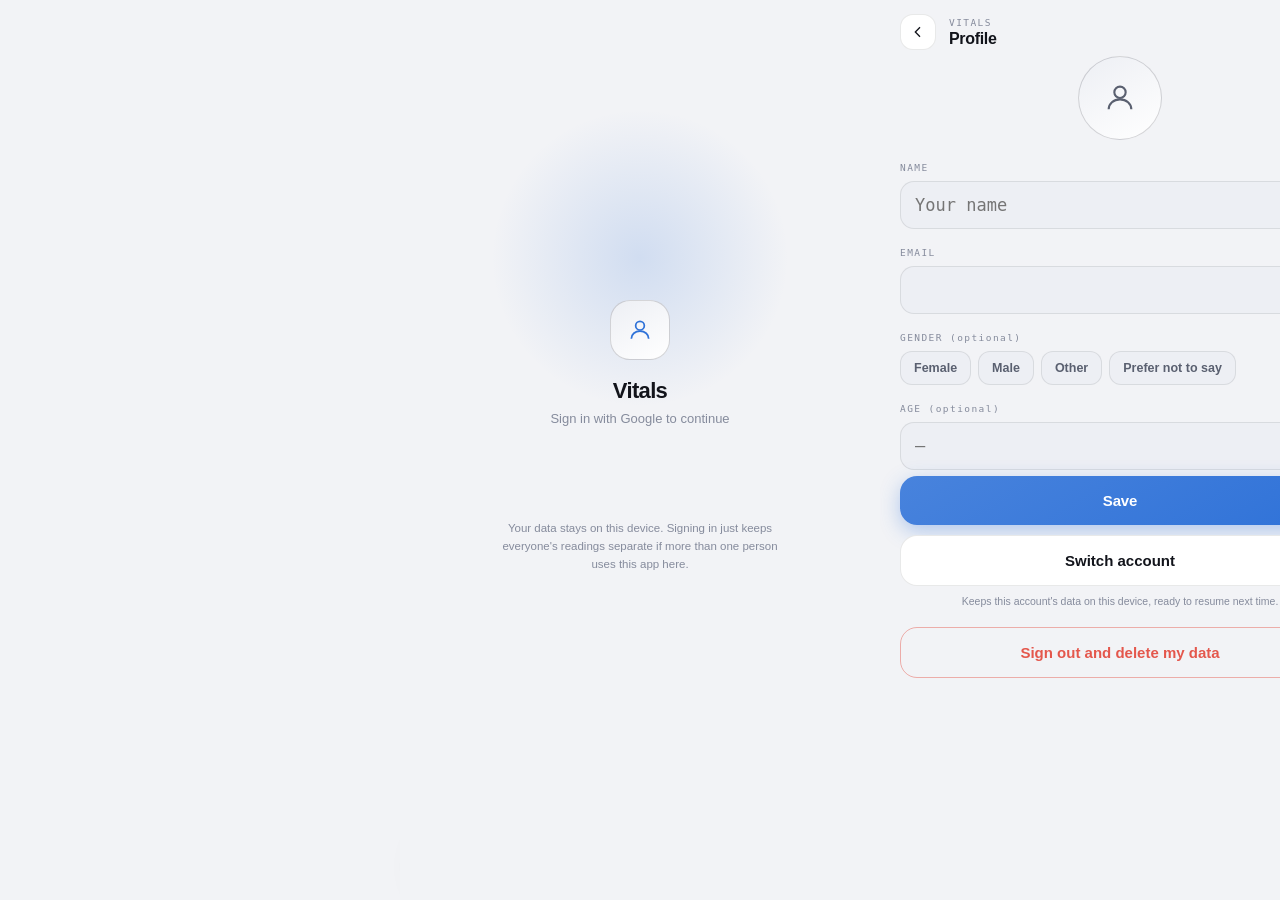
==== index.html @ 16b93c71 "Show the signed-in person's first name in the Home greeting "Good morning"/"Good afternoon"/"Good ev" ====
<!doctype html>
<html lang="en">
<head>
<meta charset="UTF-8">
<meta name="viewport" content="width=device-width, initial-scale=1, viewport-fit=cover">
<title>Vitals</title>
<meta name="description" content="A private, offline-first health log for fluid intake, urine output, blood pressure, sugar, and a medicine adherence checklist.">
<meta name="theme-color" content="#F2F3F6" media="(prefers-color-scheme: light)">
<meta name="theme-color" content="#0A0B0F" media="(prefers-color-scheme: dark)">
<link rel="manifest" href="manifest.json?v=4">
<link rel="icon" type="image/png" sizes="32x32" href="icons/favicon-32.png?v=3">
<link rel="icon" type="image/png" sizes="16x16" href="icons/favicon-16.png?v=3">
<link rel="apple-touch-icon" href="icons/apple-touch-icon.png?v=4">
<meta name="apple-mobile-web-app-capable" content="yes">
<meta name="apple-mobile-web-app-status-bar-style" content="default">
<meta http-equiv="Content-Security-Policy" content="default-src 'self'; script-src 'self' https://accounts.google.com; style-src 'self' 'unsafe-inline' https://fonts.googleapis.com; font-src https://fonts.gstatic.com; img-src 'self' data: https://*.googleusercontent.com; connect-src 'self' https://sheets.googleapis.com https://www.googleapis.com https://accounts.google.com; frame-src https://accounts.google.com; base-uri 'self'; form-action 'self'; object-src 'none';">
<link rel="preconnect" href="https://fonts.googleapis.com">
<link rel="preconnect" href="https://fonts.gstatic.com" crossorigin>
<link href="https://fonts.googleapis.com/css2?family=Manrope:wght@400;500;600;700;800&family=IBM+Plex+Mono:wght@400;500;600&display=swap" rel="stylesheet">
<!-- The ?v= on styles.css/app.js/drive.js below forces phones and GitHub's
     CDN to fetch the new file on the next deploy instead of quietly
     reusing an old cached copy. Bump every one of these numbers (and
     CACHE_NAME in service-worker.js) together on every future update,
     even ones that only touch app.js — a stale cached app.js next to a
     fresh index.html is how a brand-new button can render but do nothing. -->
<link rel="stylesheet" href="styles.css?v=16">
</head>
<body>

<div class="phone">

  <!-- Ambient colour wash behind every glass surface — purely decorative,
       negative z-index keeps it behind all real content (see isolation on
       .phone in styles.css). -->
  <div class="bloom-layer" aria-hidden="true">
    <div class="bloom bloom-a"></div>
    <div class="bloom bloom-b"></div>
    <div class="bloom bloom-c"></div>
  </div>

  <!-- ============ ACCOUNT SIGN-IN GATE ============ -->
  <!-- No "hidden" class by default: covers #lock underneath it (higher
       z-index, see styles.css) until app.js decides an account is already
       active, so there's no flash of the wrong screen on load. -->
  <div class="lock auth-gate" id="auth-gate">
    <div class="lock-icon">
      <svg viewBox="0 0 24 24" fill="none" stroke="currentColor" stroke-width="1.6" width="26" height="26"><circle cx="12" cy="8" r="4"/><path d="M4 20c0-4 3.5-7 8-7s8 3 8 7"/></svg>
    </div>
    <p class="lock-title">Vitals</p>
    <p class="lock-sub">Sign in with Google to continue</p>
    <div id="google-signin-btn" class="google-signin-btn-wrap"></div>
    <p class="auth-gate-note">Your data stays on this device. Signing in just keeps everyone's readings separate if more than one person uses this app here.</p>
    <p class="auth-gate-error" id="auth-gate-error" aria-live="polite"></p>
  </div>

  <!-- ============ LOCK SCREEN ============ -->
  <div class="lock" id="lock">
    <div class="lock-icon">
      <svg viewBox="0 0 24 24" fill="none" stroke="currentColor" stroke-width="1.6" width="26" height="26"><rect x="5" y="10" width="14" height="10" rx="3"/><path d="M8 10V7a4 4 0 0 1 8 0v3"/></svg>
    </div>
    <p class="lock-title">Vitals</p>
    <p class="lock-sub" id="lock-sub">Enter your passcode</p>
    <div class="dots" id="dots">
      <div class="dot"></div><div class="dot"></div><div class="dot"></div><div class="dot"></div>
    </div>
    <div class="keypad" id="keypad">
      <button class="key" data-k="1">1</button><button class="key" data-k="2">2</button><button class="key" data-k="3">3</button>
      <button class="key" data-k="4">4</button><button class="key" data-k="5">5</button><button class="key" data-k="6">6</button>
      <button class="key" data-k="7">7</button><button class="key" data-k="8">8</button><button class="key" data-k="9">9</button>
      <button class="key key-ghost" id="biometric-key"><svg viewBox="0 0 24 24" width="20" height="20" fill="none" stroke="currentColor" stroke-width="1.6"><path d="M12 3a5 5 0 0 0-5 5v2a5 5 0 0 0 10 0v-2a5 5 0 0 0-5-5Z"/><path d="M7 10v2a5 5 0 0 0 5 5"/><path d="M17 10v2a8 8 0 0 1-4 6.9"/><path d="M4 12a8 8 0 0 1 1.3-4.4"/></svg></button>
      <button class="key" data-k="0">0</button><button class="key key-ghost" id="backspace-key"><svg viewBox="0 0 24 24" width="20" height="20" fill="none" stroke="currentColor" stroke-width="1.8"><path d="M9 6h10v12H9l-5-6 5-6Z"/><path d="M13 10l4 4M17 10l-4 4"/></svg></button>
    </div>
  </div>

  <!-- ============ HEADER ============ -->
  <div class="app-header">
    <div class="header-row">
      <div>
        <p class="date" id="today-date">—</p>
        <p class="greeting" id="greeting">Hello</p>
      </div>
      <div style="display:flex;gap:8px;">
        <button class="theme-toggle" id="lock-now-btn" aria-label="Lock now">
          <svg viewBox="0 0 24 24" width="16" height="16" fill="none" stroke="currentColor" stroke-width="1.6"><rect x="5" y="10" width="14" height="10" rx="3"/><path d="M8 10V7a4 4 0 0 1 8 0v3"/></svg>
        </button>
        <button class="theme-toggle" id="settings-btn" aria-label="Settings">
          <svg viewBox="0 0 24 24" width="16" height="16" fill="none" stroke="currentColor" stroke-width="1.6"><circle cx="12" cy="12" r="3"/><path d="M19.4 15a1.7 1.7 0 0 0 .34 1.87l.06.06a2 2 0 1 1-2.83 2.83l-.06-.06a1.7 1.7 0 0 0-1.87-.34 1.7 1.7 0 0 0-1 1.55V21a2 2 0 1 1-4 0v-.09A1.7 1.7 0 0 0 9 19.4a1.7 1.7 0 0 0-1.87.34l-.06.06a2 2 0 1 1-2.83-2.83l.06-.06A1.7 1.7 0 0 0 4.6 15a1.7 1.7 0 0 0-1.55-1H3a2 2 0 1 1 0-4h.09A1.7 1.7 0 0 0 4.6 9a1.7 1.7 0 0 0-.34-1.87l-.06-.06a2 2 0 1 1 2.83-2.83l.06.06A1.7 1.7 0 0 0 9 4.6a1.7 1.7 0 0 0 1-1.55V3a2 2 0 1 1 4 0v.09A1.7 1.7 0 0 0 15 4.6a1.7 1.7 0 0 0 1.87-.34l.06-.06a2 2 0 1 1 2.83 2.83l-.06.06A1.7 1.7 0 0 0 19.4 9a1.7 1.7 0 0 0 1.55 1H21a2 2 0 1 1 0 4h-.09a1.7 1.7 0 0 0-1.51 1Z"/></svg>
        </button>
        <button class="theme-toggle profile-btn" id="profile-btn" aria-label="Profile">
          <svg id="profile-btn-silhouette" viewBox="0 0 24 24" width="16" height="16" fill="none" stroke="currentColor" stroke-width="1.6"><circle cx="12" cy="8" r="4"/><path d="M4 20c0-4 3.5-7 8-7s8 3 8 7"/></svg>
          <img id="profile-btn-photo" class="profile-btn-photo" alt="" hidden>
        </button>
      </div>
    </div>
    <div class="offline-banner" id="offline-banner">
      <svg viewBox="0 0 24 24" width="14" height="14" fill="none" stroke="currentColor" stroke-width="2"><path d="M2 8.5a16 16 0 0 1 20 0M5.5 12a11 11 0 0 1 13 0M9 15.5a6 6 0 0 1 6 0"/><path d="M3 3l18 18"/><circle cx="12" cy="19" r="1" fill="currentColor" stroke="none"/></svg>
      <span>You're offline — new entries save on this device and will back up once you're back online</span>
    </div>
  </div>

  <main>
    <!-- ============ HOME PANEL ============ -->
    <section class="panel active" id="panel-home">
      <div class="grid-wrap" id="home-grid-wrap">
        <button class="home-done-btn" id="home-done-btn" type="button">Done</button>
        <div class="grid" id="home-grid"><!-- cards rendered by app.js --></div>
      </div>
    </section>

    <!-- ============ TRENDS PANEL ============ -->
    <section class="panel" id="panel-trends">
      <div class="section-title" style="margin-top:4px;">
        Trends
        <span class="link" id="trend-range-toggle">Last 7 days</span>
      </div>
      <div id="trend-cards"><!-- rendered by app.js --></div>
    </section>

    <!-- ============ MEDICINES PANEL ============ -->
    <section class="panel" id="panel-medicines">
      <div id="medicines-adherence"><!-- rendered by app.js --></div>
      <div class="section-title">Today</div>
      <div class="trend-card glass-card" id="medicines-today-list" style="padding:4px 16px;">
        <p class="empty-hint">No medicines scheduled for today.</p>
      </div>

      <div class="section-title">
        <button class="collapsible-toggle-inline" id="medicines-list-toggle" aria-expanded="false" aria-controls="medicines-list" type="button">
          All medicines
          <svg class="chevron" id="medicines-list-chevron" viewBox="0 0 24 24" width="16" height="16" fill="none" stroke="currentColor" stroke-width="2"><path d="M9 6l6 6-6 6"/></svg>
        </button>
        <span style="display:flex;gap:14px;">
          <span class="link" id="import-medicines-btn">Import</span>
          <span class="link" id="new-medicine-btn">+ New</span>
        </span>
      </div>
      <div class="trend-card glass-card collapsed" id="medicines-list" style="padding:4px 16px;">
        <p class="empty-hint">No medicines yet.</p>
      </div>
      <p class="hint-block" id="notif-hint"></p>
    </section>

    <!-- ============ SETTINGS PANEL ============ -->
    <section class="panel" id="panel-settings">
      <div class="section-title" style="margin-top:4px;">Settings</div>

      <div class="trend-card" style="padding:4px 16px;">
        <div class="settings-row">
          <div class="settings-info"><div class="settings-label">Appearance</div><div class="settings-sub">Match device, or force light/dark</div></div>
          <select class="select-input" id="theme-select">
            <option value="auto">Auto</option>
            <option value="light">Light</option>
            <option value="dark">Dark</option>
          </select>
        </div>
        <div class="settings-row">
          <div class="settings-info"><div class="settings-label">Time format</div><div class="settings-sub">Applies everywhere in the app, including the time picker</div></div>
          <select class="select-input" id="time-format-select">
            <option value="12h">AM/PM</option>
            <option value="24h">24-hour</option>
          </select>
        </div>
        <div class="settings-row">
          <div class="settings-info"><div class="settings-label">App lock</div><div class="settings-sub" id="pin-status-sub">Passcode required to open</div></div>
          <button class="mini-btn" id="change-pin-btn">Change</button>
        </div>
        <div class="settings-row">
          <div class="settings-info"><div class="settings-label">Face / fingerprint unlock</div><div class="settings-sub" id="bio-status-sub">Not set up</div></div>
          <div class="switch" id="bio-toggle"><div class="switch-knob"></div></div>
        </div>
      </div>

      <button class="collapsible-toggle" id="drive-backup-toggle" aria-expanded="false" aria-controls="drive-backup-panel" type="button">
        Google Drive backup
        <svg class="chevron" id="drive-backup-chevron" viewBox="0 0 24 24" width="16" height="16" fill="none" stroke="currentColor" stroke-width="2"><path d="M9 6l6 6-6 6"/></svg>
      </button>
      <div class="trend-card collapsed" id="drive-backup-panel" style="padding:4px 16px;">
        <div class="settings-row">
          <div class="settings-info"><div class="settings-label" id="drive-status-label">Not connected<span class="sync-spinner" id="drive-sync-spinner" hidden></span></div><div class="settings-sub" id="drive-status-sub">Sign in to back up your log to a Google Sheet</div></div>
          <button class="mini-btn" id="drive-connect-btn">Connect</button>
        </div>
        <div class="settings-row" id="drive-sheet-row" style="display:none;">
          <div class="settings-info"><div class="settings-label">Open your Sheet</div><div class="settings-sub" id="drive-sheet-sub">—</div></div>
          <a class="mini-btn" id="drive-sheet-link" href="#" target="_blank" rel="noopener">Open</a>
        </div>
        <div class="settings-row" id="drive-restore-row" style="display:none;">
          <div class="settings-info"><div class="settings-label">Restore from Sheet</div><div class="settings-sub">Pulls in anything already on the Sheet that isn't on this device yet — never removes or overwrites anything newer already here</div></div>
          <button class="mini-btn" id="drive-restore-btn">Restore</button>
        </div>
        <div class="settings-row" id="drive-link-row" style="display:none;">
          <div class="settings-info">
            <div class="settings-label">Already using Vitals elsewhere?</div>
            <div class="settings-sub">Link this device to that Sheet so both stay in sync</div>
          </div>
          <button class="mini-btn" id="drive-link-btn" type="button">Link</button>
        </div>
        <div class="drive-link-form" id="drive-link-form" style="display:none;">
          <input class="note-input" id="drive-link-input" placeholder="Paste the other device's Sheet link" autocomplete="off" autocapitalize="off" spellcheck="false">
          <div class="sheet-btn-row" style="margin-top:2px;">
            <button class="mini-btn" id="drive-link-cancel" type="button" style="flex:1;">Cancel</button>
            <button class="save-btn" id="drive-link-confirm" type="button" style="padding:12px;">Use this sheet</button>
          </div>
          <p class="settings-sub" id="drive-link-status"></p>
        </div>
        <div class="settings-row">
          <div class="settings-info"><div class="settings-label">Export as CSV</div><div class="settings-sub">Download everything stored on this device</div></div>
          <button class="mini-btn" id="export-btn">Export</button>
        </div>
      </div>

      <div class="section-title">
        <button class="collapsible-toggle-inline" id="custom-metrics-toggle" aria-expanded="false" aria-controls="custom-metrics-list" type="button">
          Health parameters
          <svg class="chevron" id="custom-metrics-chevron" viewBox="0 0 24 24" width="16" height="16" fill="none" stroke="currentColor" stroke-width="2"><path d="M9 6l6 6-6 6"/></svg>
        </button>
        <span class="link" id="new-metric-btn">+ Add</span>
      </div>
      <div class="trend-card collapsed" id="custom-metrics-list" style="padding:4px 16px;">
        <p class="empty-hint">No custom parameters yet — add serum creatinine, eGFR, or anything else you want to track.</p>
      </div>

      <button class="collapsible-toggle" id="tab-colors-toggle" aria-expanded="false" aria-controls="tab-colors-list" type="button">
        Tab colors
        <svg class="chevron" id="tab-colors-chevron" viewBox="0 0 24 24" width="16" height="16" fill="none" stroke="currentColor" stroke-width="2"><path d="M9 6l6 6-6 6"/></svg>
      </button>
      <div class="trend-card collapsed" id="tab-colors-list" style="padding:8px 16px;"></div>

      <p class="hint-block">Vitals stores your entries on this device first. Nothing leaves your phone unless you connect Google Drive above.</p>
    </section>
  </main>

  <!-- ============ TAB BAR ============ -->
  <div class="tabbar">
    <div class="tabbar-inner">
      <button class="tab active" data-tab="home">
        <svg viewBox="0 0 24 24" fill="none" stroke="currentColor" stroke-width="1.8"><path d="M3 11.5 12 4l9 7.5"/><path d="M5 10v9a1 1 0 0 0 1 1h4v-6h4v6h4a1 1 0 0 0 1-1v-9"/></svg>
        Vitals
      </button>
      <button class="tab" data-tab="trends">
        <svg viewBox="0 0 24 24" fill="none" stroke="currentColor" stroke-width="1.8"><path d="M4 19V5M4 19h16M8 15l3-4 3 2 4-6"/></svg>
        Trends
      </button>
      <button class="tab" data-tab="medicines">
        <svg viewBox="0 0 24 24" fill="none" stroke="currentColor" stroke-width="1.8" stroke-linecap="round" stroke-linejoin="round"><rect x="4" y="9.5" width="16" height="7" rx="3.5" transform="rotate(-25 12 13)"/><path d="M9.3 10.3l2.2 5.6" transform="rotate(-25 12 13)"/></svg>
        Medicines
      </button>
      <button class="tab" data-tab="settings">
        <svg viewBox="0 0 24 24" fill="none" stroke="currentColor" stroke-width="1.8"><circle cx="12" cy="12" r="3"/><path d="M4 12h2m12 0h2M12 4v2m0 12v2M6.3 6.3l1.4 1.4m8.6 8.6 1.4 1.4M6.3 17.7l1.4-1.4m8.6-8.6 1.4-1.4"/></svg>
        Settings
      </button>
    </div>
  </div>

  <!-- ============ ADD/EDIT ENTRY SHEET ============ -->
  <div class="sheet-scrim" id="scrim"></div>
  <div class="sheet" id="sheet">
    <div class="sheet-handle"></div>
    <p class="sheet-title" id="sheet-title">Log entry</p>
    <p class="sheet-sub" id="sheet-sub">—</p>
    <div id="sheet-fields"></div>
    <div class="field-label" id="note-field-label">Note (optional)</div>
    <input class="note-input" id="sheet-note" placeholder="e.g. after lunch">
    <div class="sheet-btn-row">
      <button class="delete-btn" id="sheet-delete-btn" style="display:none;">Delete</button>
      <button class="save-btn" id="sheet-save-btn">Done</button>
    </div>
  </div>

  <!-- ============ DETAIL DRILL-DOWN ============ -->
  <div class="detail" id="detail">
    <div class="detail-header">
      <div class="detail-back" id="detail-back">
        <svg viewBox="0 0 24 24" width="16" height="16" fill="none" stroke="currentColor" stroke-width="2"><path d="M15 5l-7 7 7 7"/></svg>
      </div>
      <div class="detail-titles">
        <div class="cat" id="detail-cat">—</div>
        <div class="val" id="detail-val">—</div>
      </div>
    </div>
    <div class="detail-daynav">
      <button class="daynav-btn" id="detail-prev-day" aria-label="Previous day">
        <svg viewBox="0 0 24 24" width="15" height="15" fill="none" stroke="currentColor" stroke-width="2.2"><path d="M15 5l-7 7 7 7"/></svg>
      </button>
      <div class="daynav-label" id="detail-day-label">Today</div>
      <button class="daynav-btn" id="detail-next-day" aria-label="Next day">
        <svg viewBox="0 0 24 24" width="15" height="15" fill="none" stroke="currentColor" stroke-width="2.2"><path d="M9 5l7 7-7 7"/></svg>
      </button>
      <button class="daynav-btn daynav-cal" id="detail-calendar-btn" aria-label="Jump to a date">
        <svg viewBox="0 0 24 24" width="16" height="16" fill="none" stroke="currentColor" stroke-width="1.8"><rect x="3.5" y="5" width="17" height="16" rx="3"/><path d="M3.5 9.5h17M8 3v4M16 3v4"/></svg>
      </button>
      <input type="date" class="daynav-date-hidden" id="detail-date-input" aria-label="Jump to date">
    </div>
    <div class="detail-body-wrap">
      <div class="detail-chart-card" id="detail-chart-card">
        <svg viewBox="0 0 300 120" preserveAspectRatio="none" id="detail-chart"></svg>
      </div>
      <p class="detail-list-title" id="detail-list-title">Today's entries</p>
      <div id="detail-entries"></div>
    </div>
  </div>

  <!-- ============ MEDICINE HISTORY (day-by-day) ============ -->
  <div class="detail" id="medicine-history">
    <div class="detail-header">
      <div class="detail-back" id="medicine-history-back">
        <svg viewBox="0 0 24 24" width="16" height="16" fill="none" stroke="currentColor" stroke-width="2"><path d="M15 5l-7 7 7 7"/></svg>
      </div>
      <div class="detail-titles">
        <div class="cat" id="medicine-history-name">—</div>
        <div class="val" id="medicine-history-dose">—</div>
      </div>
    </div>
    <div class="detail-daynav">
      <button class="daynav-btn" id="medicine-history-prev-day" aria-label="Previous day">
        <svg viewBox="0 0 24 24" width="15" height="15" fill="none" stroke="currentColor" stroke-width="2.2"><path d="M15 5l-7 7 7 7"/></svg>
      </button>
      <div class="daynav-label" id="medicine-history-day-label">Today</div>
      <button class="daynav-btn" id="medicine-history-next-day" aria-label="Next day">
        <svg viewBox="0 0 24 24" width="15" height="15" fill="none" stroke="currentColor" stroke-width="2.2"><path d="M9 5l7 7-7 7"/></svg>
      </button>
      <button class="daynav-btn daynav-cal" id="medicine-history-calendar-btn" aria-label="Jump to a date">
        <svg viewBox="0 0 24 24" width="16" height="16" fill="none" stroke="currentColor" stroke-width="1.8"><rect x="3.5" y="5" width="17" height="16" rx="3"/><path d="M3.5 9.5h17M8 3v4M16 3v4"/></svg>
      </button>
      <input type="date" class="daynav-date-hidden" id="medicine-history-date-input" aria-label="Jump to date">
    </div>
    <div class="detail-body-wrap">
      <div class="trend-card" id="medicine-history-status-card" style="padding:6px 16px;"></div>
    </div>
  </div>

  <!-- ============ MEDICINE SCHEDULE IMPORT (paste-in bulk add) ============ -->
  <div class="detail" id="medicine-import">
    <div class="detail-header">
      <div class="detail-back" id="medicine-import-back">
        <svg viewBox="0 0 24 24" width="16" height="16" fill="none" stroke="currentColor" stroke-width="2"><path d="M15 5l-7 7 7 7"/></svg>
      </div>
      <div class="detail-titles">
        <div class="cat">Medicines</div>
        <div class="val">Import schedule</div>
      </div>
    </div>
    <div class="detail-body-wrap">
      <p class="hint-block" style="padding-top:0;">
        Paste your schedule, one dose time per line, in the form <b>time: medicine, medicine, …</b> — for example:<br>
        <code style="display:block;margin-top:8px;white-space:pre-wrap;font-size:12.5px;line-height:1.6;color:var(--text-dim);">8:00 AM: Tab Pan 40mg, Tab Amlo 5mg
10:00 PM: Tab Ceftum 250mg, Tab Betaloc 25mg</code>
        Each medicine on a line becomes its own entry at that time, set to repeat daily — edit days or delete any of them afterwards from the list below.
      </p>
      <textarea class="note-input import-textarea" id="medicine-import-text" placeholder="8:00 AM: Tab Pan 40mg, Tab Amlo 5mg&#10;10:00 AM: Tab Wysolone 30mg&#10;…" autocapitalize="off" autocorrect="off" spellcheck="false"></textarea>
      <p class="settings-sub" id="medicine-import-status" style="min-height:15px;"></p>
      <div class="sheet-btn-row" style="margin-top:2px;">
        <button class="save-btn" id="medicine-import-btn" type="button">Import</button>
      </div>
    </div>
  </div>

  <!-- ============ PROFILE ============ -->
  <div class="detail" id="profile-page">
    <div class="detail-header">
      <div class="detail-back" id="profile-back">
        <svg viewBox="0 0 24 24" width="16" height="16" fill="none" stroke="currentColor" stroke-width="2"><path d="M15 5l-7 7 7 7"/></svg>
      </div>
      <div class="detail-titles">
        <div class="cat">Vitals</div>
        <div class="val">Profile</div>
      </div>
    </div>
    <div class="detail-body-wrap">
      <div class="profile-photo-row">
        <div class="profile-photo-lg" id="profile-photo-lg">
          <svg viewBox="0 0 24 24" width="34" height="34" fill="none" stroke="currentColor" stroke-width="1.5"><circle cx="12" cy="8" r="4"/><path d="M4 20c0-4 3.5-7 8-7s8 3 8 7"/></svg>
        </div>
      </div>
      <div class="field-label">Name</div>
      <div class="input-row"><input type="text" id="profile-name" placeholder="Your name"></div>
      <div class="field-label">Email</div>
      <div class="input-row"><input type="text" id="profile-email" disabled></div>
      <div class="field-label">Gender <span style="text-transform:none;font-weight:400;">(optional)</span></div>
      <div class="chips" id="profile-gender-chips">
        <div class="chip" data-chip data-gender="female">Female</div>
        <div class="chip" data-chip data-gender="male">Male</div>
        <div class="chip" data-chip data-gender="other">Other</div>
        <div class="chip" data-chip data-gender="">Prefer not to say</div>
      </div>
      <div class="field-label">Age <span style="text-transform:none;font-weight:400;">(optional)</span></div>
      <div class="input-row"><input type="number" id="profile-age" placeholder="—" inputmode="numeric" min="0" max="130"></div>
      <div class="sheet-btn-row" style="margin-top:6px;">
        <button class="save-btn" id="profile-save-btn" type="button">Save</button>
      </div>
      <button class="secondary-btn" id="profile-switch-btn" style="margin-top:10px;width:100%;">Switch account</button>
      <p class="settings-sub" style="text-align:center;margin:8px 0 0;">Keeps this account's data on this device, ready to resume next time.</p>
      <button class="delete-btn" id="profile-signout-btn" style="margin-top:18px;width:100%;">Sign out and delete my data</button>
    </div>
  </div>

  <!-- ============ TREND CHART EXPAND ============ -->
  <div class="chart-expand" id="chart-expand">
    <div class="chart-expand-header">
      <div class="chart-expand-back" id="chart-expand-close">
        <svg viewBox="0 0 24 24" width="16" height="16" fill="none" stroke="currentColor" stroke-width="2"><path d="M6 6l12 12M18 6L6 18"/></svg>
      </div>
      <div class="chart-expand-titles">
        <div class="cat" id="chart-expand-cat">—</div>
        <div class="val" id="chart-expand-val">—</div>
      </div>
      <button class="chart-expand-reset" id="chart-expand-reset-zoom" type="button">Reset zoom</button>
    </div>
    <div class="chart-legend" id="chart-expand-legend" style="padding:0 4px 8px;"></div>
    <div class="chart-expand-body">
      <div class="chart-zoom-viewport" id="chart-zoom-viewport">
        <svg class="chart-zoom-svg" id="chart-expand-svg" viewBox="0 0 640 260" preserveAspectRatio="xMidYMid meet"></svg>
      </div>
      <p class="hint-block" style="text-align:center;">Pinch or scroll to zoom, drag to pan, double-tap to reset</p>
    </div>
  </div>

  <!-- ============ CONFIRM DIALOG (replaces native confirm() for deletes) ============ -->
  <div class="confirm-scrim" id="confirm-scrim"></div>
  <div class="confirm-modal" id="confirm-modal" role="alertdialog" aria-modal="true" aria-labelledby="confirm-modal-title">
    <p class="confirm-modal-title" id="confirm-modal-title">Delete this?</p>
    <p class="confirm-modal-body" id="confirm-modal-body">This can't be undone.</p>
    <div class="confirm-modal-btn-row">
      <button class="confirm-modal-cancel" id="confirm-modal-cancel" type="button">Cancel</button>
      <button class="confirm-modal-confirm" id="confirm-modal-confirm" type="button">Delete</button>
    </div>
  </div>

</div>

<script src="https://accounts.google.com/gsi/client" async defer></script>
<script src="drive.js?v=6"></script>
<script src="app.js?v=28"></script>
</body>
</html>
---- styles.css ----
/* =========================================================================
   Vitals — styles.css
   Dark-first. Near-black ground, charcoal cards, jewel-toned parameter
   colours. Words are set in Manrope; every number, unit and timestamp is
   set in IBM Plex Mono, because lab reports and bedside monitors set
   readings in mono and a health log reads better borrowing that.

   Theme structure (three viewer states, not two):
     :root                       -> DARK. The app's primary identity, and
                                    what an unstamped document gets.
     @media (prefers-color-scheme: light) :root:not([data-theme="dark"])
                                 -> light, when Appearance is on Auto and
                                    the phone itself is light.
     :root[data-theme="light"]   -> light, chosen explicitly in Settings.
   Settings writes data-theme="light"/"dark", or removes it for Auto.
   ========================================================================= */

:root{
  --font-display:'Manrope',-apple-system,BlinkMacSystemFont,'Segoe UI',sans-serif;
  --font-body:'Manrope',-apple-system,BlinkMacSystemFont,'Segoe UI',sans-serif;
  --font-mono:'IBM Plex Mono',ui-monospace,SFMono-Regular,Menlo,monospace;

  /* ground */
  --bg:#0A0B0F;
  --surface:#15171F;
  --surface-2:#1D202A;
  --text:#F2F3F7;
  --text-dim:#878CA0;
  --text-dim-2:#5E637A;
  --hairline:rgba(255,255,255,0.075);
  --hairline-2:rgba(255,255,255,0.13);
  --shadow:0 1px 2px rgba(0,0,0,.45), 0 14px 34px rgba(0,0,0,.5);
  --glass:rgba(24,27,36,.86);
  --glass-edge:rgba(255,255,255,0.10);
  --glass-sheen:rgba(255,255,255,0.05);

  /* Real frosted-glass tiles/cards — much more translucent than the tab
     bar's --glass above, because tiles need to show the ambient colour
     wash (--bloom below) behind them, not just blur a flat ground. */
  --tile-glass:rgba(255,255,255,0.075);
  --tile-glass-2:rgba(255,255,255,0.03);
  --tile-glass-edge:rgba(255,255,255,0.20);
  --tile-glass-sheen:rgba(255,255,255,0.16);
  --tile-blur:28px;

  /* semantic */
  --danger:#E4574C;
  --success:#34C3A6;

  /* parameter jewel tones */
  --blue:#4E8FF5;
  --yellow:#E5A83C;
  --red:#E4574C;
  --green:#3FBF7F;
  --orange:#E08348;
  --purple:#9D7BEA;
  --pink:#E2739B;
  --teal:#34C3A6;
  --white:#C9D2E4;

  /* white/moonstone needs no halo on a dark ground */
  --white-halo:rgba(0,0,0,0);
  --white-ink:#12141B;
}

@media (prefers-color-scheme: light){
  :root:not([data-theme="dark"]){
    --bg:#F2F3F6;
    --surface:#FFFFFF;
    --surface-2:#EDEFF4;
    --text:#12141B;
    --text-dim:#5A6070;
    --text-dim-2:#858B9C;
    --hairline:rgba(10,12,20,0.09);
    --hairline-2:rgba(10,12,20,0.16);
    --shadow:0 1px 2px rgba(10,12,20,.05), 0 12px 30px rgba(10,12,20,.08);
    --glass:rgba(255,255,255,.86);
    --glass-edge:rgba(10,12,20,0.08);
    --glass-sheen:rgba(255,255,255,0.6);
    --tile-glass:rgba(255,255,255,0.5);
    --tile-glass-2:rgba(255,255,255,0.3);
    --tile-glass-edge:rgba(10,12,20,0.1);
    --tile-glass-sheen:rgba(255,255,255,0.75);

    --blue:#2F72D8;
    --yellow:#B7801C;
    --red:#CE3F35;
    --green:#1F9A5E;
    --orange:#C4661F;
    --purple:#7A55D0;
    --pink:#C74E7B;
    --teal:#12977C;
    --white:#FFFFFF;

    /* on a white card a white mark would vanish — give it a ring */
    --white-halo:rgba(18,20,27,0.42);
  }
}
:root[data-theme="light"]{
  --bg:#F2F3F6;
  --surface:#FFFFFF;
  --surface-2:#EDEFF4;
  --text:#12141B;
  --text-dim:#5A6070;
  --text-dim-2:#858B9C;
  --hairline:rgba(10,12,20,0.09);
  --hairline-2:rgba(10,12,20,0.16);
  --shadow:0 1px 2px rgba(10,12,20,.05), 0 12px 30px rgba(10,12,20,.08);
  --glass:rgba(255,255,255,.86);
  --glass-edge:rgba(10,12,20,0.08);
  --glass-sheen:rgba(255,255,255,0.6);
  --tile-glass:rgba(255,255,255,0.5);
  --tile-glass-2:rgba(255,255,255,0.3);
  --tile-glass-edge:rgba(10,12,20,0.1);
  --tile-glass-sheen:rgba(255,255,255,0.75);

  --blue:#2F72D8;
  --yellow:#B7801C;
  --red:#CE3F35;
  --green:#1F9A5E;
  --orange:#C4661F;
  --purple:#7A55D0;
  --pink:#C74E7B;
  --teal:#12977C;
  --white:#FFFFFF;

  --white-halo:rgba(18,20,27,0.42);
}

*{box-sizing:border-box;-webkit-tap-highlight-color:transparent;}
html,body{margin:0;padding:0;}
body{
  background:var(--bg);
  color:var(--text);
  font-family:var(--font-body);
  -webkit-font-smoothing:antialiased;
  display:flex;
  justify-content:center;
  min-height:100vh;
  min-height:100dvh;
}
@media (prefers-reduced-motion: reduce){
  *{animation-duration:0.001ms !important; transition-duration:0.001ms !important;}
}
:focus-visible{outline:2px solid var(--blue);outline-offset:2px;border-radius:8px;}
button{font-family:inherit;color:inherit;}

.phone{
  width:100%;
  max-width:480px;
  height:100vh;
  height:100dvh;
  overflow:hidden; /* app-shell: header + tabbar stay put, main scrolls internally
                       so the Home grid below can fill it exactly with no page scroll */
  background:var(--bg);
  position:relative;
  isolation:isolate; /* scopes .bloom-layer's negative z-index to this box */
  display:flex;
  flex-direction:column;
}

/* Ambient colour wash behind every glass surface — the whole trick behind
   convincing glassmorphism: without something behind it, a frosted panel
   is just a dim grey box. Negative z-index + .phone's isolation above keeps
   this behind all real content without needing to touch every element's
   own z-index. Drifts slowly; off entirely under reduced motion. */
.bloom-layer{position:absolute;inset:0;overflow:hidden;pointer-events:none;z-index:-1;}
/* Independent free-floating pastel blobs: each drifts its own slow path AND
   sweeps a hue-rotate through the full spectrum, so a single flat pastel
   base color reads as a continuously, gently "morphing" glow — a lava-lamp
   wash rather than a fixed-color splash. transform and filter are separate
   properties so the two animations run concurrently without conflict. */
.bloom{position:absolute;border-radius:50%;filter:blur(60px) hue-rotate(0deg);will-change:transform,filter;}
/* Big, fast enough to actually read as motion through a 28px backdrop-blur
   glass tile -- the original 14-20px drift over 26-36s was smoothed away to
   nothing by the blur. Large amplitude (70-110px) + a shorter loop is what
   survives being seen through frosted glass, on every screen alike since
   .bloom-layer sits behind all of them identically. */
.bloom-a{width:320px;height:320px;top:-90px;left:-90px;background:#FFC2D8;opacity:.38;animation:bloomA 14s ease-in-out infinite alternate,hueDriftA 20s linear infinite;}
.bloom-b{width:300px;height:300px;top:260px;right:-110px;background:#C6D0FF;opacity:.34;animation:bloomB 17s ease-in-out infinite alternate,hueDriftB 24s linear infinite;}
.bloom-c{width:280px;height:280px;bottom:140px;left:6%;background:#BFF3DD;opacity:.30;animation:bloomC 19s ease-in-out infinite alternate,hueDriftC 28s linear infinite;}
@keyframes bloomA{0%{transform:translate(0,0) scale(1);}100%{transform:translate(95px,75px) scale(1.22);}}
@keyframes bloomB{0%{transform:translate(0,0) scale(1);}100%{transform:translate(-85px,-65px) scale(0.85);}}
@keyframes bloomC{0%{transform:translate(0,0) scale(1);}100%{transform:translate(75px,-95px) scale(1.2);}}
@keyframes hueDriftA{0%{filter:blur(60px) hue-rotate(0deg);}100%{filter:blur(60px) hue-rotate(360deg);}}
@keyframes hueDriftB{0%{filter:blur(60px) hue-rotate(90deg);}100%{filter:blur(60px) hue-rotate(450deg);}}
@keyframes hueDriftC{0%{filter:blur(60px) hue-rotate(200deg);}100%{filter:blur(60px) hue-rotate(560deg);}}
@media (prefers-color-scheme: light){ :root:not([data-theme="dark"]) .bloom{opacity:.5;} }
:root[data-theme="light"] .bloom{opacity:.5;}
@media (prefers-reduced-motion: reduce){ .bloom{animation:none !important;} }

/* =========================================================================
   LOCK SCREEN
   ========================================================================= */
.lock{
  position:fixed;inset:0;z-index:200;background:var(--bg);
  display:flex;flex-direction:column;align-items:center;justify-content:center;
  padding:30px 24px calc(30px + env(safe-area-inset-bottom));
  max-width:480px;margin:0 auto;
  animation:lockFadeIn .3s ease-out;
}
@keyframes lockFadeIn{from{opacity:0;}to{opacity:1;}}
/* Fingerprint/Face auto-prompt fires a beat after this (see startLockFlow
   in app.js) -- without a settle-in like this the screen used to snap
   straight to visible with the OS sensor sheet piling on top almost
   instantly, which read as that prompt just abruptly appearing out of
   nowhere rather than "the app is asking you to unlock it." */
@keyframes lockContentIn{from{opacity:0;transform:translateY(10px) scale(.94);}to{opacity:1;transform:none;}}
.lock-icon{animation:lockContentIn .4s cubic-bezier(.2,.9,.3,1) backwards;}
.lock-title{animation:lockContentIn .4s cubic-bezier(.2,.9,.3,1) .05s backwards;}
.lock-sub{animation:lockContentIn .4s cubic-bezier(.2,.9,.3,1) .1s backwards;}
.lock::before{
  content:"";position:absolute;top:12%;left:50%;transform:translateX(-50%);
  width:min(78vw,300px);height:min(78vw,300px);border-radius:50%;pointer-events:none;
  background:radial-gradient(circle,color-mix(in srgb,var(--blue) 17%,transparent) 0%,transparent 70%);
}
.lock.hidden{display:none;}
/* Sits on top of .lock (higher z-index) until an account is active — see
   the comment on #auth-gate in index.html. */
.auth-gate{z-index:210;}
.google-signin-btn-wrap{margin-top:26px;min-height:44px;}
.auth-gate-note{
  font-size:11.5px;color:var(--text-dim-2);text-align:center;line-height:1.55;
  margin:24px 0 0;max-width:280px;position:relative;
}
.auth-gate-error{font-size:12.5px;color:var(--danger);text-align:center;margin:10px 0 0;min-height:16px;position:relative;}
.lock-icon{
  width:60px;height:60px;border-radius:20px;position:relative;
  background:linear-gradient(150deg,var(--surface-2),var(--surface));
  border:1px solid var(--hairline-2);
  display:flex;align-items:center;justify-content:center;color:var(--blue);
}
.lock-title{
  font-family:var(--font-display);font-size:22px;font-weight:800;letter-spacing:-.03em;
  margin:18px 0 0;position:relative;
}
.lock-sub{
  font-size:13px;color:var(--text-dim-2);margin:7px 0 0;position:relative;text-align:center;
}
.dots{display:flex;gap:14px;margin-top:28px;position:relative;}
.dot{
  width:11px;height:11px;border-radius:50%;
  border:1.5px solid var(--hairline-2);transition:background .15s ease,border-color .15s ease;
}
.dot.filled{background:var(--blue);border-color:var(--blue);}
.dot.err{background:var(--danger);border-color:var(--danger);}
.keypad{
  display:grid;grid-template-columns:repeat(3,1fr);gap:13px;margin-top:34px;
  width:100%;max-width:250px;position:relative;
}
.key{
  height:60px;border-radius:20px;border:1px solid var(--hairline);
  background:var(--surface);color:var(--text);
  font-family:var(--font-mono);font-size:21px;font-weight:400;
  display:flex;align-items:center;justify-content:center;cursor:pointer;
  transition:transform .08s ease,background .12s ease;
}
.key:active{transform:scale(.95);background:var(--surface-2);}
.key-ghost{background:transparent;border-color:transparent;color:var(--text-dim);}

/* =========================================================================
   HEADER
   ========================================================================= */
.app-header{padding:calc(14px + env(safe-area-inset-top)) 20px 6px;flex-shrink:0;}
.header-row{display:flex;align-items:flex-start;justify-content:space-between;gap:12px;}
.date{
  font-family:var(--font-mono);font-size:9.5px;font-weight:500;letter-spacing:.15em;
  text-transform:uppercase;color:var(--text-dim-2);margin:0;
}
.greeting{
  font-family:var(--font-display);font-size:25px;font-weight:800;letter-spacing:-.035em;
  margin:3px 0 0;line-height:1.1;
}
.theme-toggle{
  width:36px;height:36px;border-radius:13px;flex-shrink:0;
  background:var(--surface);border:1px solid var(--hairline);color:var(--text-dim);
  display:flex;align-items:center;justify-content:center;cursor:pointer;
  transition:transform .08s ease;
}
.theme-toggle:active{transform:scale(.93);}
.profile-btn{padding:0;overflow:hidden;}
.profile-btn-photo{width:100%;height:100%;object-fit:cover;border-radius:inherit;}
.profile-photo-row{display:flex;justify-content:center;margin:6px 0 22px;}
.profile-photo-lg{
  width:84px;height:84px;border-radius:50%;overflow:hidden;flex-shrink:0;
  background:linear-gradient(150deg,var(--surface-2),var(--surface));
  border:1px solid var(--hairline-2);color:var(--text-dim);
  display:flex;align-items:center;justify-content:center;
}
.profile-photo-lg img{width:100%;height:100%;object-fit:cover;}

main{flex:1;min-height:0;overflow-y:auto;padding:0 20px calc(104px + env(safe-area-inset-bottom));}

/* Home is the one panel that fills the screen exactly rather than scrolling —
   every other panel keeps normal document flow inside main's own scroll. */
#panel-home.active{display:flex;flex-direction:column;height:100%;}
#panel-home.active > .grid-wrap{flex:1;min-height:0;display:flex;flex-direction:column;}
/* Home never needs to scroll -- it's sized to exactly fill main -- so make
   sure it never grows a scrollbar. Without this, a scrollbar reserves a few
   pixels of width from main, which then throws off the grid's own right
   edge and confuses the gap-fill measurement in app.js. */
main:has(> #panel-home.active){overflow:hidden;}

.section-title{
  display:flex;align-items:center;justify-content:space-between;gap:10px;
  font-family:var(--font-mono);font-size:9.5px;font-weight:500;letter-spacing:.15em;
  text-transform:uppercase;color:var(--text-dim-2);
  margin:26px 0 11px;
}
.section-title span.link{
  font-family:var(--font-body);font-weight:700;font-size:12.5px;letter-spacing:0;
  text-transform:none;color:var(--blue);cursor:pointer;
}

/* =========================================================================
   HOME — bifurcated parameter tiles, two per row.
   Top half logs a reading, bottom half opens that parameter's history.
   ========================================================================= */
.grid{
  display:grid;grid-template-columns:1fr 1fr;grid-auto-rows:1fr;grid-auto-flow:row dense;
  gap:10px;margin-top:40px;touch-action:pan-y;flex:1;min-height:0;
}
.card{
  position:relative;isolation:isolate;overflow:hidden;border-radius:18px;min-height:0;
  background:linear-gradient(155deg,var(--tile-glass),var(--tile-glass-2));
  -webkit-backdrop-filter:blur(var(--tile-blur)) saturate(180%);
  backdrop-filter:blur(var(--tile-blur)) saturate(180%);
  border:1px solid var(--tile-glass-edge);display:flex;flex-direction:column;
  box-shadow:var(--shadow), inset 0 1.5px 0 var(--tile-glass-sheen);
  transition:transform .16s cubic-bezier(.2,.9,.3,1), box-shadow .16s ease;
}
.card[data-size="full"],.card[data-size="full-tall"]{grid-column:1 / -1;}
.card[data-size="tall"],.card[data-size="full-tall"]{grid-row:span 2;}
/* Tiles settle in on the very first Home render only (see homeGridAnimated
   in app.js) — a one-time flourish, not replayed on every data refresh. */
@keyframes tileIn{from{opacity:0;transform:translateY(10px) scale(.95);}to{opacity:1;transform:none;}}
.card.tile-in{animation:tileIn .5s cubic-bezier(.2,.9,.3,1) backwards;}
@media (prefers-reduced-motion: reduce){ .card.tile-in{animation:none;} }
.card-top{
  height:44px;flex-shrink:0;width:100%;border:none;cursor:pointer;
  display:flex;align-items:center;justify-content:space-between;padding:0 12px;
  position:relative;z-index:2;transition:filter .12s ease;
  border-bottom:1px solid var(--hairline);
}
.card-top:active{filter:brightness(1.25);}
.card-icon{display:flex;align-items:center;}
.card-icon svg{width:18px;height:18px;}
.card-plus{
  width:25px;height:25px;border-radius:9px;flex-shrink:0;
  display:flex;align-items:center;justify-content:center;
  font-family:var(--font-body);font-size:17px;font-weight:700;line-height:1;
  color:var(--bg);
}
.card-bottom{
  position:relative;z-index:2;
  flex:1;width:100%;border:none;background:transparent;cursor:pointer;
  padding:10px 12px 11px;text-align:left;
  display:flex;flex-direction:column;transition:background .12s ease;
}
.card-bottom:active{background:var(--surface-2);}
.card-label{font-size:11px;font-weight:650;color:var(--text-dim);letter-spacing:-.005em;}
.card-value{
  font-family:var(--font-mono);font-variant-numeric:tabular-nums;
  font-size:23px;font-weight:500;letter-spacing:-.04em;line-height:1.15;
  margin-top:3px;color:var(--text);
}
.card[data-size="full"] .card-value{font-size:29px;}
.card[data-size="tall"] .card-value,.card[data-size="full-tall"] .card-value{font-size:34px;}
.card-value small{font-size:10px;color:var(--text-dim-2);margin-left:3px;letter-spacing:0;}
.card-time{
  font-family:var(--font-mono);font-size:8.5px;letter-spacing:.07em;text-transform:uppercase;
  color:var(--text-dim-2);margin-top:auto;padding-top:6px;
}

/* per-parameter tinting of the logging half, plus a soft glow of the same
   colour under the whole tile — "backlit glass" rather than a flat shadow. */
.card.blue   .card-top{background:linear-gradient(150deg,color-mix(in srgb,var(--blue) 46%,transparent),color-mix(in srgb,var(--blue) 14%,transparent));border-bottom-color:color-mix(in srgb,var(--blue) 26%,transparent);}
.card.blue   .card-icon{color:var(--blue);}
.card.blue   .card-plus{background:var(--blue);}
.card.blue{box-shadow:var(--shadow), inset 0 1.5px 0 var(--tile-glass-sheen), 0 10px 24px -10px color-mix(in srgb,var(--blue) 55%,transparent);}
.card.yellow .card-top{background:linear-gradient(150deg,color-mix(in srgb,var(--yellow) 46%,transparent),color-mix(in srgb,var(--yellow) 14%,transparent));border-bottom-color:color-mix(in srgb,var(--yellow) 26%,transparent);}
.card.yellow .card-icon{color:var(--yellow);}
.card.yellow .card-plus{background:var(--yellow);}
.card.yellow{box-shadow:var(--shadow), inset 0 1.5px 0 var(--tile-glass-sheen), 0 10px 24px -10px color-mix(in srgb,var(--yellow) 55%,transparent);}
.card.red    .card-top{background:linear-gradient(150deg,color-mix(in srgb,var(--red) 46%,transparent),color-mix(in srgb,var(--red) 14%,transparent));border-bottom-color:color-mix(in srgb,var(--red) 26%,transparent);}
.card.red    .card-icon{color:var(--red);}
.card.red    .card-plus{background:var(--red);}
.card.red{box-shadow:var(--shadow), inset 0 1.5px 0 var(--tile-glass-sheen), 0 10px 24px -10px color-mix(in srgb,var(--red) 55%,transparent);}
.card.green  .card-top{background:linear-gradient(150deg,color-mix(in srgb,var(--green) 46%,transparent),color-mix(in srgb,var(--green) 14%,transparent));border-bottom-color:color-mix(in srgb,var(--green) 26%,transparent);}
.card.green  .card-icon{color:var(--green);}
.card.green  .card-plus{background:var(--green);}
.card.green{box-shadow:var(--shadow), inset 0 1.5px 0 var(--tile-glass-sheen), 0 10px 24px -10px color-mix(in srgb,var(--green) 55%,transparent);}
.card.orange .card-top{background:linear-gradient(150deg,color-mix(in srgb,var(--orange) 46%,transparent),color-mix(in srgb,var(--orange) 14%,transparent));border-bottom-color:color-mix(in srgb,var(--orange) 26%,transparent);}
.card.orange .card-icon{color:var(--orange);}
.card.orange .card-plus{background:var(--orange);}
.card.orange{box-shadow:var(--shadow), inset 0 1.5px 0 var(--tile-glass-sheen), 0 10px 24px -10px color-mix(in srgb,var(--orange) 55%,transparent);}
.card.purple .card-top{background:linear-gradient(150deg,color-mix(in srgb,var(--purple) 46%,transparent),color-mix(in srgb,var(--purple) 14%,transparent));border-bottom-color:color-mix(in srgb,var(--purple) 26%,transparent);}
.card.purple .card-icon{color:var(--purple);}
.card.purple .card-plus{background:var(--purple);}
.card.purple{box-shadow:var(--shadow), inset 0 1.5px 0 var(--tile-glass-sheen), 0 10px 24px -10px color-mix(in srgb,var(--purple) 55%,transparent);}
.card.pink   .card-top{background:linear-gradient(150deg,color-mix(in srgb,var(--pink) 46%,transparent),color-mix(in srgb,var(--pink) 14%,transparent));border-bottom-color:color-mix(in srgb,var(--pink) 26%,transparent);}
.card.pink   .card-icon{color:var(--pink);}
.card.pink   .card-plus{background:var(--pink);}
.card.pink{box-shadow:var(--shadow), inset 0 1.5px 0 var(--tile-glass-sheen), 0 10px 24px -10px color-mix(in srgb,var(--pink) 55%,transparent);}
.card.teal   .card-top{background:linear-gradient(150deg,color-mix(in srgb,var(--teal) 46%,transparent),color-mix(in srgb,var(--teal) 14%,transparent));border-bottom-color:color-mix(in srgb,var(--teal) 26%,transparent);}
.card.teal   .card-icon{color:var(--teal);}
.card.teal   .card-plus{background:var(--teal);}
.card.teal{box-shadow:var(--shadow), inset 0 1.5px 0 var(--tile-glass-sheen), 0 10px 24px -10px color-mix(in srgb,var(--teal) 55%,transparent);}
.card.white  .card-top{background:linear-gradient(150deg,color-mix(in srgb,var(--white) 40%,transparent),color-mix(in srgb,var(--white) 12%,transparent));border-bottom-color:color-mix(in srgb,var(--white) 24%,transparent);}
.card.white  .card-icon{color:var(--white-ink);}
.card.white  .card-plus{background:var(--white);color:var(--white-ink);}
.card.white{box-shadow:var(--shadow), inset 0 1.5px 0 var(--tile-glass-sheen), 0 10px 24px -10px color-mix(in srgb,var(--white) 45%,transparent);}

/* ---- Edit mode: long-press any Home tile to move or resize it ---- */
.grid-wrap{position:relative;}
.home-done-btn{
  /* Anchored inside grid-wrap's own box (not above it) — main now scrolls
     internally (overflow-y:auto) so anything positioned outside its
     ancestor's bounds would get clipped and silently stop receiving taps. */
  position:absolute;top:4px;right:4px;z-index:5;padding:7px 16px;border-radius:99px;
  background:var(--blue);color:#fff;font-family:var(--font-body);font-size:12px;font-weight:750;
  border:none;cursor:pointer;box-shadow:0 8px 20px -6px color-mix(in srgb,var(--blue) 60%,transparent);
  opacity:0;pointer-events:none;transform:translateY(-6px);transition:opacity .18s ease,transform .18s ease;
}
.home-done-btn.show{opacity:1;pointer-events:auto;transform:none;}
@keyframes wiggleA{0%,100%{transform:rotate(-1deg);}50%{transform:rotate(1deg);}}
@keyframes wiggleB{0%,100%{transform:rotate(1deg);}50%{transform:rotate(-1deg);}}
.grid.edit-mode .card:not(.dragging){animation:wiggleA .24s ease-in-out infinite;}
.grid.edit-mode .card:not(.dragging):nth-child(even){animation-name:wiggleB;animation-delay:-.12s;}
@media (prefers-reduced-motion: reduce){ .grid.edit-mode .card{animation:none;} }
.card.dragging{z-index:20;box-shadow:0 26px 50px -12px rgba(0,0,0,.5);cursor:grabbing;}
.edit-resize{
  position:absolute;top:6px;right:6px;z-index:3;width:22px;height:22px;border-radius:50%;
  background:rgba(8,9,13,.55);-webkit-backdrop-filter:blur(6px);backdrop-filter:blur(6px);
  border:1px solid rgba(255,255,255,.22);display:flex;align-items:center;justify-content:center;
  color:#fff;cursor:pointer;opacity:0;transform:scale(.7);pointer-events:none;
  transition:opacity .15s ease,transform .15s ease;
}
/* Invisible outside edit mode — without this it silently sits on top of
   the card-top "+" button and would steal its taps even when hidden. */
.grid.edit-mode .edit-resize{opacity:1;transform:scale(1);pointer-events:auto;}
.edit-resize svg{width:11px;height:11px;}

/* A white mark disappears on a white card in light mode; these give it an
   outline. Both are no-ops in dark mode, where --white-halo is transparent. */
.tone-white-line{filter:drop-shadow(0 0 .6px var(--white-halo)) drop-shadow(0 0 .6px var(--white-halo));}
.tone-white-fill{box-shadow:inset 0 0 0 1.5px var(--white-halo);}

/* =========================================================================
   TRENDS
   ========================================================================= */
.trend-card{
  position:relative;isolation:isolate;overflow:hidden;
  padding:15px 16px 10px;border-radius:20px;
  background:linear-gradient(155deg,var(--tile-glass),var(--tile-glass-2));
  -webkit-backdrop-filter:blur(var(--tile-blur)) saturate(180%);
  backdrop-filter:blur(var(--tile-blur)) saturate(180%);
  border:1px solid var(--tile-glass-edge);margin-bottom:11px;
  box-shadow:var(--shadow), inset 0 1.5px 0 var(--tile-glass-sheen);
}
.trend-card > *{position:relative;z-index:1;}
.trend-card[data-open-chart]{cursor:pointer;transition:transform .1s ease;}
.trend-card[data-open-chart]:active{transform:scale(.985);}
.trend-head{display:flex;align-items:center;justify-content:space-between;gap:10px;}
.trend-name{
  display:flex;align-items:center;gap:8px;
  font-family:var(--font-display);font-size:12.5px;font-weight:700;letter-spacing:-.01em;
}
.trend-range{font-family:var(--font-mono);font-size:9.5px;letter-spacing:.06em;text-transform:uppercase;color:var(--text-dim-2);}
.trend-current{
  font-family:var(--font-mono);font-variant-numeric:tabular-nums;
  font-size:24px;font-weight:500;letter-spacing:-.035em;margin-top:9px;
}
.trend-chart{display:block;width:100%;height:126px;margin-top:8px;overflow:visible;}
.trend-chart .time-label{font-family:var(--font-mono);font-size:9px;fill:var(--text-dim-2);}
.trend-chart .point-label{
  font-family:var(--font-mono);font-size:9.5px;fill:var(--text-dim);font-variant-numeric:tabular-nums;
}

/* Legend for the two parameters that plot more than one line (BP:
   systolic+diastolic; sugar: fasting/before/after) — each line is the same
   parameter colour at a different opacity, so the legend dot uses the exact
   same opacity to match what's drawn. */
.chart-legend{display:flex;gap:14px;flex-wrap:wrap;margin-top:6px;}
.chart-legend span{
  display:inline-flex;align-items:center;gap:5px;
  font-family:var(--font-mono);font-size:9.5px;color:var(--text-dim);letter-spacing:.02em;
}
.chart-legend i{width:8px;height:8px;border-radius:50%;flex-shrink:0;}

/* Movement against the previous period. Deliberately neutral: the arrow
   takes the parameter's own colour and nothing here is green or red,
   because whether a rise is good or bad is a clinical call this app is in
   no position to make. */
.trend-delta{
  display:inline-flex;align-items:center;gap:4px;white-space:nowrap;
  font-family:var(--font-mono);font-size:10px;font-weight:500;
  padding:3px 7px;border-radius:6px;
  color:var(--text-dim);background:var(--surface-2);
}
.trend-delta.flat{color:var(--text-dim-2);}

.empty-hint, .hint-block{
  font-size:12.5px;line-height:1.55;color:var(--text-dim-2);margin:0;padding:14px 0;
}
.hint-block{padding:16px 2px 4px;}

.glass-card{position:relative;overflow:hidden;}
.glass-card::before{
  content:"";position:absolute;inset:0;pointer-events:none;
  background:linear-gradient(180deg,var(--glass-sheen),transparent 55%);
}
.glass-card > *{position:relative;z-index:1;}

/* =========================================================================
   MEDICINES
   ========================================================================= */
.adherence{
  display:flex;align-items:center;gap:16px;margin-top:14px;
  padding:16px 18px;border-radius:22px;
  background:linear-gradient(150deg,color-mix(in srgb,var(--teal) 9%,var(--surface)),var(--surface));
  border:1px solid var(--hairline);box-shadow:var(--shadow);
}
.adherence-ring{width:60px;height:60px;flex-shrink:0;}
.adherence-text{display:flex;flex-direction:column;min-width:0;}
.adherence-text .n{font-family:var(--font-display);font-size:18px;font-weight:750;letter-spacing:-.02em;}
.adherence-text .s{font-size:11.5px;color:var(--text-dim);margin-top:3px;line-height:1.45;}

.alarm-row{
  display:flex;align-items:center;gap:12px;padding:13px 2px;
  border-bottom:1px solid var(--hairline);
}
.alarm-row:last-child{border-bottom:none;}
.alarm-dot{width:8px;height:8px;border-radius:50%;background:var(--teal);flex-shrink:0;}
.alarm-dot.off{background:var(--text-dim-2);opacity:.5;}
.alarm-info{min-width:0;flex:1;cursor:pointer;}
.alarm-label{font-size:13px;font-weight:650;letter-spacing:-.01em;}
.alarm-sub{font-family:var(--font-mono);font-size:10px;color:var(--text-dim-2);margin-top:3px;letter-spacing:.03em;}
.alarm-time{font-family:var(--font-mono);font-size:12px;color:var(--text-dim);}
.alarm-actions{display:flex;align-items:center;gap:8px;}
.alarm-edit{
  background:none;border:none;color:var(--text-dim-2);cursor:pointer;padding:5px;
  display:flex;align-items:center;justify-content:center;border-radius:9px;
}
.alarm-edit:active{background:var(--surface-2);}

.switch{
  width:42px;height:24px;border-radius:13px;background:var(--surface-2);
  border:1px solid var(--hairline);position:relative;flex-shrink:0;cursor:pointer;
  transition:background .16s ease;
}
.switch.on{background:var(--teal);border-color:var(--teal);}
.switch-knob{
  position:absolute;top:2px;left:2px;width:18px;height:18px;border-radius:50%;
  background:#fff;transition:left .16s ease;box-shadow:0 1px 3px rgba(0,0,0,.35);
}
.switch.on .switch-knob{left:21px;}

.dose-time-header{display:flex;align-items:center;gap:10px;margin:18px 0 8px;}
.dose-time-header:first-child{margin-top:6px;}
.dose-time-header span{
  font-family:var(--font-mono);font-size:9.5px;font-weight:500;letter-spacing:.14em;
  text-transform:uppercase;color:var(--text-dim-2);
}
.dose-time-header::after{content:"";flex:1;height:1px;background:var(--hairline);}

.dose-row{
  display:flex;align-items:center;gap:12px;padding:11px 2px;
  border-bottom:1px solid var(--hairline);
}
.dose-row:last-child{border-bottom:none;}
.dose-check{
  width:26px;height:26px;border-radius:9px;flex-shrink:0;cursor:pointer;
  display:flex;align-items:center;justify-content:center;
  background:transparent;border:1.5px solid var(--hairline-2);color:transparent;
  transition:background .14s ease,border-color .14s ease;
}
.dose-check.taken{background:var(--teal);border-color:var(--teal);color:var(--bg);}
.dose-check.skipped{background:var(--text-dim-2);border-color:var(--text-dim-2);color:var(--bg);opacity:.65;}
.dose-check.overdue{border-color:var(--danger);background:color-mix(in srgb,var(--danger) 12%,transparent);}
.dose-skip{
  margin-left:auto;background:transparent;border:1px solid var(--hairline);
  border-radius:10px;padding:6px 11px;cursor:pointer;
  font-family:var(--font-body);font-size:11.5px;font-weight:650;color:var(--text-dim);
}
.dose-skip:active{background:var(--surface-2);}

/* =========================================================================
   SETTINGS — grouped inset lists
   ========================================================================= */
.settings-row{
  display:flex;align-items:center;gap:12px;padding:13px 2px;
  border-bottom:1px solid var(--hairline);
}
.settings-row:last-child{border-bottom:none;}
.settings-info{min-width:0;flex:1;}
.settings-label{
  display:flex;align-items:center;gap:8px;
  font-size:13px;font-weight:650;letter-spacing:-.005em;
}
.settings-sub{font-size:10.5px;color:var(--text-dim-2);margin:3px 0 0;line-height:1.4;}
.select-input{
  background:var(--surface-2);border:1px solid var(--hairline);color:var(--text);
  border-radius:11px;padding:8px 11px;font-family:var(--font-body);font-size:12.5px;
  font-weight:600;cursor:pointer;
}
.mini-btn{
  background:var(--surface-2);border:1px solid var(--hairline);color:var(--text);
  border-radius:11px;padding:8px 13px;font-family:var(--font-body);font-size:12.5px;
  font-weight:650;cursor:pointer;text-decoration:none;white-space:nowrap;
}
.mini-btn:active{background:var(--surface);}
.sync-spinner{
  display:inline-block;width:11px;height:11px;margin-left:7px;border-radius:50%;
  border:1.6px solid var(--hairline-2);border-top-color:var(--blue);
  animation:vitals-spin .7s linear infinite;vertical-align:-1px;
}
@keyframes vitals-spin{to{transform:rotate(360deg);}}

.collapsible-toggle{
  width:100%;display:flex;align-items:center;justify-content:space-between;
  background:transparent;border:none;cursor:pointer;padding:0;
  font-family:var(--font-mono);font-size:9.5px;font-weight:500;letter-spacing:.15em;
  text-transform:uppercase;color:var(--text-dim-2);margin:26px 0 11px;
}
.collapsible-toggle .chevron{transition:transform .2s ease;flex-shrink:0;color:var(--text-dim-2);}
.collapsible-toggle .chevron.rotated{transform:rotate(90deg);}
#tab-colors-list.collapsed{display:none;}
#drive-backup-panel.collapsed{display:none;}
#custom-metrics-list.collapsed{display:none;}
.collapsible-toggle-inline{
  display:flex;align-items:center;gap:7px;background:transparent;border:none;padding:0;
  cursor:pointer;font-family:var(--font-mono);font-size:9.5px;font-weight:500;
  letter-spacing:.15em;text-transform:uppercase;color:var(--text-dim-2);
}
.collapsible-toggle-inline .chevron{transition:transform .2s ease;flex-shrink:0;color:var(--text-dim-2);}
.collapsible-toggle-inline .chevron.rotated{transform:rotate(90deg);}
#medicines-list.collapsed{display:none;}

/* =========================================================================
   TAB BAR — floating, blurred
   ========================================================================= */
.tabbar{
  position:fixed;bottom:calc(14px + env(safe-area-inset-bottom));
  left:50%;transform:translateX(-50%);
  width:min(calc(100% - 34px),446px);z-index:60;
}
.tabbar-inner{
  height:62px;border-radius:22px;background:var(--glass);
  -webkit-backdrop-filter:blur(20px);backdrop-filter:blur(20px);
  border:1px solid var(--glass-edge);box-shadow:var(--shadow);
  display:flex;align-items:center;justify-content:space-around;padding:0 6px;
}
.tab{
  flex:1;display:flex;flex-direction:column;align-items:center;gap:4px;
  background:transparent;border:none;cursor:pointer;padding:6px 0;
  font-family:var(--font-body);font-size:9.5px;font-weight:650;letter-spacing:.02em;
  color:var(--text-dim-2);
}
.tab svg{width:20px;height:20px;}
.tab.active{color:var(--text);}
.tab.active svg{color:var(--blue);}

.panel{display:none;}
.panel.active{display:block;}

/* =========================================================================
   ADD / EDIT SHEET
   ========================================================================= */
.sheet-scrim{
  position:fixed;inset:0;background:rgba(4,5,8,.72);
  -webkit-backdrop-filter:blur(3px);backdrop-filter:blur(3px);
  opacity:0;pointer-events:none;transition:opacity .22s ease;z-index:100;
}
.sheet-scrim.show{opacity:1;pointer-events:auto;}
.sheet{
  position:fixed;left:50%;transform:translateX(-50%) translateY(102%);
  bottom:0;width:100%;max-width:480px;z-index:101;
  background:var(--surface);border:1px solid var(--hairline-2);border-bottom:none;
  border-radius:30px 30px 0 0;
  padding:11px 20px calc(26px + env(safe-area-inset-bottom));
  max-height:92vh;overflow-y:auto;transition:transform .28s cubic-bezier(.2,.9,.3,1);
}
.sheet.show{transform:translateX(-50%) translateY(0);}
.sheet-handle{width:34px;height:4px;border-radius:2px;background:var(--hairline-2);margin:0 auto 15px;}
.sheet-title{font-family:var(--font-display);font-size:19px;font-weight:750;letter-spacing:-.025em;margin:0;}
.sheet-sub{font-family:var(--font-mono);font-size:10.5px;color:var(--text-dim-2);margin:4px 0 0;letter-spacing:.04em;}

.field-label{
  font-family:var(--font-mono);font-size:9.5px;font-weight:500;letter-spacing:.15em;
  text-transform:uppercase;color:var(--text-dim-2);margin:18px 0 8px;
}
.chips{display:flex;flex-wrap:wrap;gap:7px;}
.chip{
  padding:9px 13px;border-radius:12px;border:1px solid var(--hairline);
  background:var(--surface-2);color:var(--text-dim);cursor:pointer;
  font-family:var(--font-body);font-size:12.5px;font-weight:600;
  display:flex;align-items:center;gap:7px;transition:background .12s ease;
}
.chip.selected{
  background:color-mix(in srgb,var(--blue) 18%,transparent);
  border-color:color-mix(in srgb,var(--blue) 50%,transparent);color:var(--text);
}
.color-dot{width:11px;height:11px;border-radius:4px;display:inline-block;flex-shrink:0;}

.tabcolor-row{
  display:flex;flex-direction:column;gap:9px;padding:13px 2px;
  border-bottom:1px solid var(--hairline);
}
.tabcolor-row:last-child{border-bottom:none;}
.tabcolor-row .settings-label{font-size:12.5px;}
.swatch-row{display:flex;flex-wrap:wrap;gap:8px;}
.swatch{
  width:27px;height:27px;border-radius:9px;border:1px solid var(--hairline-2);
  cursor:pointer;padding:0;
}
.swatch.selected{box-shadow:0 0 0 2px var(--bg),0 0 0 4px var(--text);}

.when-row{display:flex;gap:9px;}
.when-row .input-row{flex:1;min-width:0;}
.when-row .time-picker{flex:1;min-width:0;}

/* ---------- time wheel picker ---------- */
.time-picker{position:relative;}
.time-picker-btn{
  width:100%;display:flex;align-items:center;justify-content:space-between;gap:8px;
  background:var(--surface-2);border:1px solid var(--hairline);border-radius:14px;
  padding:13px 14px;cursor:pointer;
  font-family:var(--font-mono);font-size:14px;color:var(--text);
}
.time-picker-btn svg{color:var(--text-dim-2);transition:transform .2s ease;flex-shrink:0;}
.time-picker-btn.open svg{transform:rotate(180deg);}
.time-wheel-panel{
  margin-top:8px;border-radius:16px;background:var(--surface-2);
  border:1px solid var(--hairline);padding:10px;position:relative;
}
.time-wheel-row{display:flex;gap:6px;height:150px;position:relative;}
.time-wheel-col{
  flex:1;overflow-y:auto;scroll-snap-type:y mandatory;scrollbar-width:none;
  text-align:center;position:relative;z-index:2;
}
.time-wheel-col::-webkit-scrollbar{display:none;}
.wheel-item{
  height:38px;line-height:38px;scroll-snap-align:center;cursor:pointer;
  font-family:var(--font-mono);font-size:16px;color:var(--text-dim-2);
  transition:color .12s ease;
}
.wheel-item-center{color:var(--text);font-size:19px;font-weight:500;}
.time-wheel-highlight{
  position:absolute;left:10px;right:10px;top:calc(50% - 19px + 10px);height:38px;
  border-radius:11px;background:var(--surface);border:1px solid var(--hairline-2);
  pointer-events:none;z-index:1;
}
.wheel-done-btn{
  width:100%;margin-top:9px;padding:11px;border-radius:12px;border:none;cursor:pointer;
  background:var(--surface);color:var(--text);border:1px solid var(--hairline);
  font-family:var(--font-body);font-size:13px;font-weight:700;
}
.wheel-done-btn:active{background:var(--bg);}

.input-row{
  display:flex;align-items:center;gap:9px;
  background:var(--surface-2);border:1px solid var(--hairline);border-radius:14px;
  padding:0 14px;
}
.input-row input{
  flex:1;min-width:0;background:transparent;border:none;outline:none;color:var(--text);
  font-family:var(--font-mono);font-size:17px;font-weight:500;padding:13px 0;
  font-variant-numeric:tabular-nums;
}
.input-row .unit{font-family:var(--font-mono);font-size:12px;color:var(--text-dim-2);flex-shrink:0;}
.note-input{
  width:100%;background:var(--surface-2);border:1px solid var(--hairline);
  border-radius:14px;padding:13px 14px;color:var(--text);outline:none;
  font-family:var(--font-body);font-size:13.5px;
}
.note-input::placeholder{color:var(--text-dim-2);}
.import-textarea{min-height:170px;resize:vertical;line-height:1.6;font-family:var(--font-mono);font-size:12.5px;}

.sheet-btn-row{display:flex;gap:9px;margin-top:20px;}
.save-btn{
  flex:1;padding:16px;border-radius:17px;border:none;cursor:pointer;
  background:linear-gradient(150deg,color-mix(in srgb,var(--blue) 88%,#fff),var(--blue));
  color:#fff;font-family:var(--font-display);font-size:15px;font-weight:750;letter-spacing:-.01em;
  box-shadow:0 6px 20px color-mix(in srgb,var(--blue) 34%,transparent);
}
.save-btn:active{transform:scale(.985);}
.delete-btn{
  padding:16px 20px;border-radius:17px;cursor:pointer;
  background:transparent;border:1px solid color-mix(in srgb,var(--danger) 45%,transparent);
  color:var(--danger);font-family:var(--font-display);font-size:15px;font-weight:700;
}
.secondary-btn{
  padding:16px 20px;border-radius:17px;cursor:pointer;
  background:var(--surface);border:1px solid var(--hairline);
  color:var(--text);font-family:var(--font-display);font-size:15px;font-weight:700;
}

.drive-link-form{display:flex;flex-direction:column;gap:9px;padding:4px 0 14px;}
.drive-link-form .settings-sub{margin-top:4px;}
.drive-link-form .settings-sub.err{color:var(--danger);}
.drive-link-form .settings-sub.ok{color:var(--success);}

.offline-banner{
  display:none;align-items:center;gap:9px;margin-top:12px;
  padding:10px 13px;border-radius:13px;
  background:color-mix(in srgb,var(--yellow) 13%,transparent);
  border:1px solid color-mix(in srgb,var(--yellow) 30%,transparent);
  color:var(--text);font-size:11.5px;line-height:1.45;
}
.offline-banner svg{flex-shrink:0;color:var(--yellow);}
.offline-banner.show{display:flex;}

/* iOS has no native "install this app" prompt (unlike Chrome/Android), so
   this stands in for it: a dismissible strip pointing at the Share sheet,
   shown only on iOS/iPadOS browsers that aren't already running installed. */
.ios-install-banner{
  position:fixed;left:50%;bottom:calc(14px + env(safe-area-inset-bottom));
  transform:translateX(-50%) translateY(140%);
  width:min(calc(100% - 34px),446px);z-index:300;
  display:flex;align-items:center;gap:10px;
  padding:12px 14px;border-radius:18px;
  background:var(--glass);-webkit-backdrop-filter:blur(20px);backdrop-filter:blur(20px);
  border:1px solid var(--glass-edge);box-shadow:var(--shadow);
  color:var(--text);font-family:var(--font-body);font-size:12.5px;line-height:1.4;
  transition:transform .3s cubic-bezier(.2,.9,.3,1);
}
.ios-install-banner.show{transform:translateX(-50%) translateY(0);}
.ios-install-banner svg{flex-shrink:0;color:var(--blue);}
.ios-install-banner span{flex:1;}
.ios-install-banner strong{font-weight:700;}
.ios-install-dismiss{
  flex-shrink:0;width:24px;height:24px;border-radius:50%;border:none;
  background:var(--surface-2);color:var(--text-dim-2);
  font-size:12px;line-height:1;cursor:pointer;
}

/* =========================================================================
   CONFIRM DIALOG
   ========================================================================= */
.confirm-scrim{
  position:fixed;inset:0;background:rgba(4,5,8,.72);
  -webkit-backdrop-filter:blur(3px);backdrop-filter:blur(3px);
  opacity:0;pointer-events:none;transition:opacity .18s ease;z-index:150;
}
.confirm-scrim.show{opacity:1;pointer-events:auto;}
.confirm-modal{
  position:fixed;left:50%;top:50%;transform:translate(-50%,-50%) scale(.94);
  width:min(320px,calc(100% - 48px));z-index:151;
  background:var(--surface);border:1px solid var(--hairline-2);border-radius:24px;
  padding:24px 22px 18px;box-shadow:var(--shadow);
  opacity:0;pointer-events:none;transition:opacity .18s ease,transform .18s ease;
}
.confirm-modal.show{opacity:1;pointer-events:auto;transform:translate(-50%,-50%) scale(1);}
.confirm-modal-title{font-family:var(--font-display);font-size:17px;font-weight:750;letter-spacing:-.02em;margin:0;}
.confirm-modal-body{font-size:13px;line-height:1.55;color:var(--text-dim);margin:9px 0 0;}
.confirm-modal-btn-row{display:flex;gap:9px;margin-top:20px;}
.confirm-modal-cancel{
  flex:1;padding:13px;border-radius:14px;cursor:pointer;
  background:var(--surface-2);border:1px solid var(--hairline);color:var(--text);
  font-family:var(--font-body);font-size:13.5px;font-weight:700;
}
.confirm-modal-confirm{
  flex:1;padding:13px;border-radius:14px;cursor:pointer;border:none;
  background:var(--danger);color:#fff;
  font-family:var(--font-body);font-size:13.5px;font-weight:700;
}
.confirm-modal-confirm:active, .confirm-modal-cancel:active{transform:scale(.97);}

/* =========================================================================
   DETAIL DRILL-DOWN
   ========================================================================= */
.detail{
  position:fixed;inset:0;z-index:90;background:var(--bg);
  max-width:480px;margin:0 auto;
  transform:translateX(100%);transition:transform .28s cubic-bezier(.2,.9,.3,1);
  overflow-y:auto;
  padding:calc(14px + env(safe-area-inset-top)) 20px calc(30px + env(safe-area-inset-bottom));
}
.detail.show{transform:translateX(0);}
.detail-header{display:flex;align-items:center;gap:13px;}
.detail-back{
  width:36px;height:36px;border-radius:13px;flex-shrink:0;cursor:pointer;
  background:var(--surface);border:1px solid var(--hairline);color:var(--text);
  display:flex;align-items:center;justify-content:center;
}
.detail-back:active{background:var(--surface-2);}
.detail-titles{min-width:0;}
.detail-titles .cat{
  font-family:var(--font-mono);font-size:9.5px;letter-spacing:.15em;text-transform:uppercase;
  color:var(--text-dim-2);
}
.detail-titles .val{
  font-family:var(--font-display);font-size:16px;font-weight:750;letter-spacing:-.02em;margin-top:2px;
}
.detail-daynav{
  display:flex;align-items:center;gap:8px;margin-top:18px;padding:6px;border-radius:16px;
  background:var(--surface);border:1px solid var(--hairline);position:relative;
}
.daynav-btn{
  width:32px;height:32px;border-radius:11px;flex-shrink:0;cursor:pointer;
  background:var(--surface-2);border:1px solid var(--hairline);color:var(--text-dim);
  display:flex;align-items:center;justify-content:center;
}
.daynav-btn:active{background:var(--bg);}
.daynav-btn:disabled{opacity:.32;cursor:default;}
.daynav-btn:disabled:active{background:var(--surface-2);}
.daynav-label{flex:1;text-align:center;font-size:12.5px;font-weight:650;}
.daynav-cal{margin-left:0;}
.daynav-date-hidden{
  position:absolute;right:8px;bottom:0;width:32px;height:32px;opacity:0;pointer-events:none;
}
.detail-body-wrap{padding-bottom:10px;}
.detail-chart-card{
  margin-top:13px;padding:15px 13px 9px;border-radius:20px;
  background:var(--surface);border:1px solid var(--hairline);box-shadow:var(--shadow);
}
.detail-chart-card svg{display:block;width:100%;height:120px;overflow:visible;}
.detail-chart-card .time-label{
  font-family:var(--font-mono);font-size:8.5px;fill:var(--text-dim-2);
}
.detail-list-title{
  font-family:var(--font-mono);font-size:9.5px;font-weight:500;letter-spacing:.15em;
  text-transform:uppercase;color:var(--text-dim-2);margin:22px 0 4px;
}
.detail-entry{
  display:flex;align-items:center;gap:12px;padding:12px 2px;cursor:pointer;
  border-bottom:1px solid var(--hairline);
}
.detail-entry:active{background:var(--surface);}
.detail-entry:last-child{border-bottom:none;}
.detail-entry .dot{width:8px;height:8px;border-radius:50%;flex-shrink:0;border:none;}
.detail-entry .info{min-width:0;flex:1;}
.detail-entry .amt{font-family:var(--font-mono);font-size:13.5px;font-weight:500;}
.detail-entry .note{font-size:11px;color:var(--text-dim-2);margin-top:2px;}
.detail-entry .time{font-family:var(--font-mono);font-size:11.5px;color:var(--text-dim);margin-left:auto;}

/* =========================================================================
   EXPANDED CHART
   ========================================================================= */
.chart-expand{
  position:fixed;inset:0;z-index:95;background:var(--bg);
  max-width:480px;margin:0 auto;
  transform:translateY(100%);transition:transform .28s cubic-bezier(.2,.9,.3,1);
  display:flex;flex-direction:column;
  padding:calc(14px + env(safe-area-inset-top)) 20px calc(20px + env(safe-area-inset-bottom));
}
.chart-expand.show{transform:translateY(0);}
.chart-expand-header{display:flex;align-items:center;gap:13px;flex-shrink:0;}
.chart-expand-back{
  width:36px;height:36px;border-radius:13px;flex-shrink:0;cursor:pointer;
  background:var(--surface);border:1px solid var(--hairline);color:var(--text);
  display:flex;align-items:center;justify-content:center;
}
.chart-expand-titles{min-width:0;flex:1;}
.chart-expand-titles .cat{
  font-family:var(--font-mono);font-size:9.5px;letter-spacing:.15em;text-transform:uppercase;
  color:var(--text-dim-2);
}
.chart-expand-titles .val{
  font-family:var(--font-mono);font-size:16px;font-weight:500;letter-spacing:-.02em;margin-top:2px;
}
.chart-expand-reset{
  background:var(--surface-2);border:1px solid var(--hairline);border-radius:11px;
  padding:8px 12px;cursor:pointer;color:var(--text-dim);
  font-family:var(--font-body);font-size:11.5px;font-weight:650;white-space:nowrap;
}
.chart-expand-body{flex:1;display:flex;flex-direction:column;justify-content:center;gap:8px;}
.chart-zoom-viewport{
  width:100%;overflow:hidden;border-radius:20px;touch-action:none;
  background:var(--surface);border:1px solid var(--hairline);padding:10px 6px;
}
.chart-zoom-svg{display:block;width:100%;height:auto;transform-origin:center center;cursor:grab;}
.chart-zoom-svg:active{cursor:grabbing;}
.chart-zoom-svg .time-label{font-family:var(--font-mono);font-size:10px;fill:var(--text-dim-2);}
.chart-zoom-svg .point-label{
  font-family:var(--font-mono);font-size:10px;fill:var(--text-dim);font-variant-numeric:tabular-nums;
}

::selection{background:color-mix(in srgb,var(--blue) 40%,transparent);color:var(--text);}
a{color:var(--blue);}
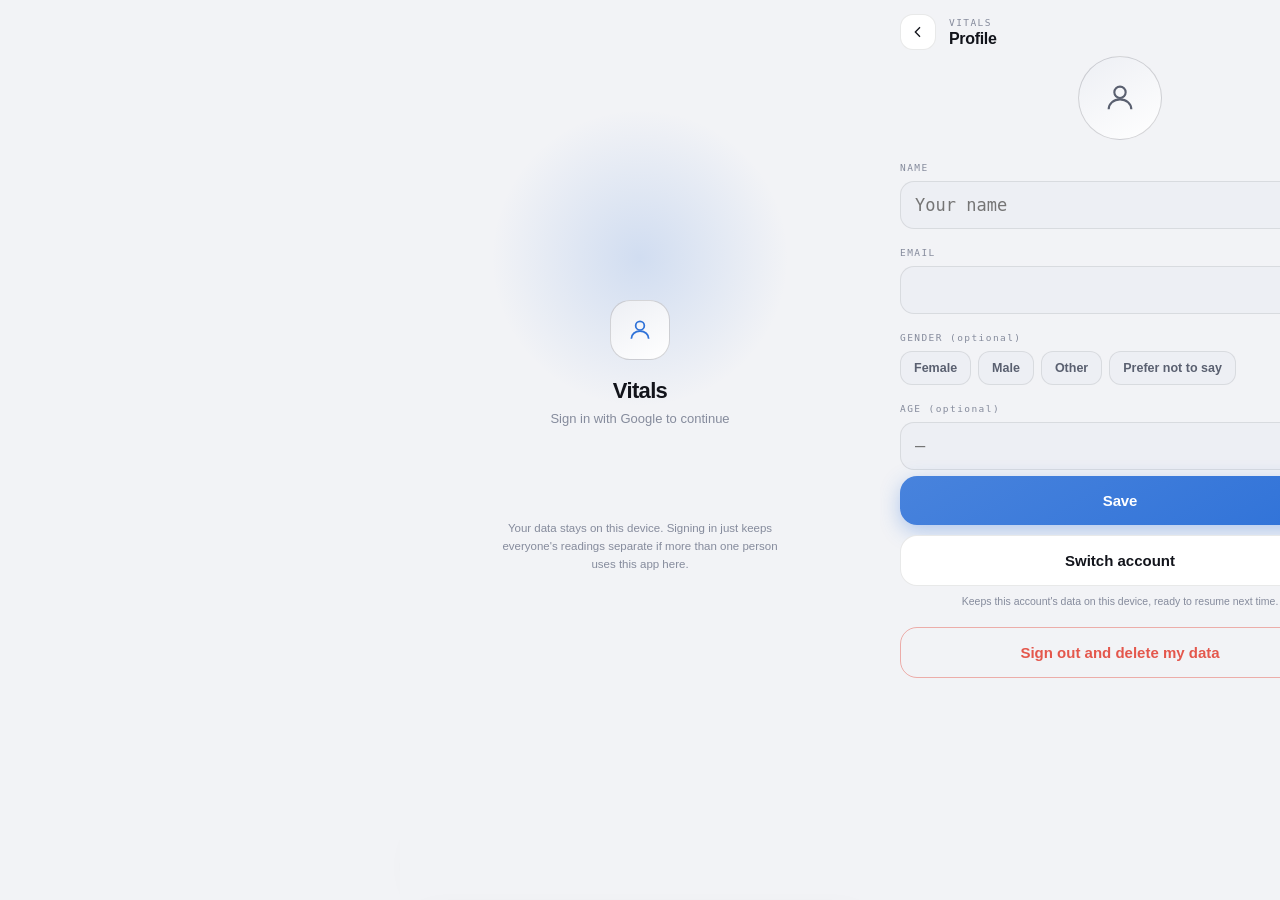
==== commit c6c2ec9e: "Add a custom "Add to Home Screen" prompt for iOS/iPadOS Chrome/Android shows a native install prompt" ====
--- a/index.html
+++ b/index.html
@@ -23,7 +23,7 @@
      CACHE_NAME in service-worker.js) together on every future update,
      even ones that only touch app.js — a stale cached app.js next to a
      fresh index.html is how a brand-new button can render but do nothing. -->
-<link rel="stylesheet" href="styles.css?v=16">
+<link rel="stylesheet" href="styles.css?v=17">
 </head>
 <body>
 
@@ -427,6 +427,12 @@
 
 </div>
 
+<div class="ios-install-banner" id="ios-install-banner">
+  <svg viewBox="0 0 24 24" width="18" height="18" fill="none" stroke="currentColor" stroke-width="1.8"><path d="M12 3v12m0 0-4-4m4 4 4-4"/><path d="M5 15v3a2 2 0 0 0 2 2h10a2 2 0 0 0 2-2v-3"/></svg>
+  <span>Install Vitals: tap <strong>Share</strong>, then "Add to Home Screen"</span>
+  <button class="ios-install-dismiss" id="ios-install-dismiss" type="button" aria-label="Dismiss">✕</button>
+</div>
+
 <script src="https://accounts.google.com/gsi/client" async defer></script>
 <script src="drive.js?v=6"></script>
 <script src="app.js?v=28"></script>
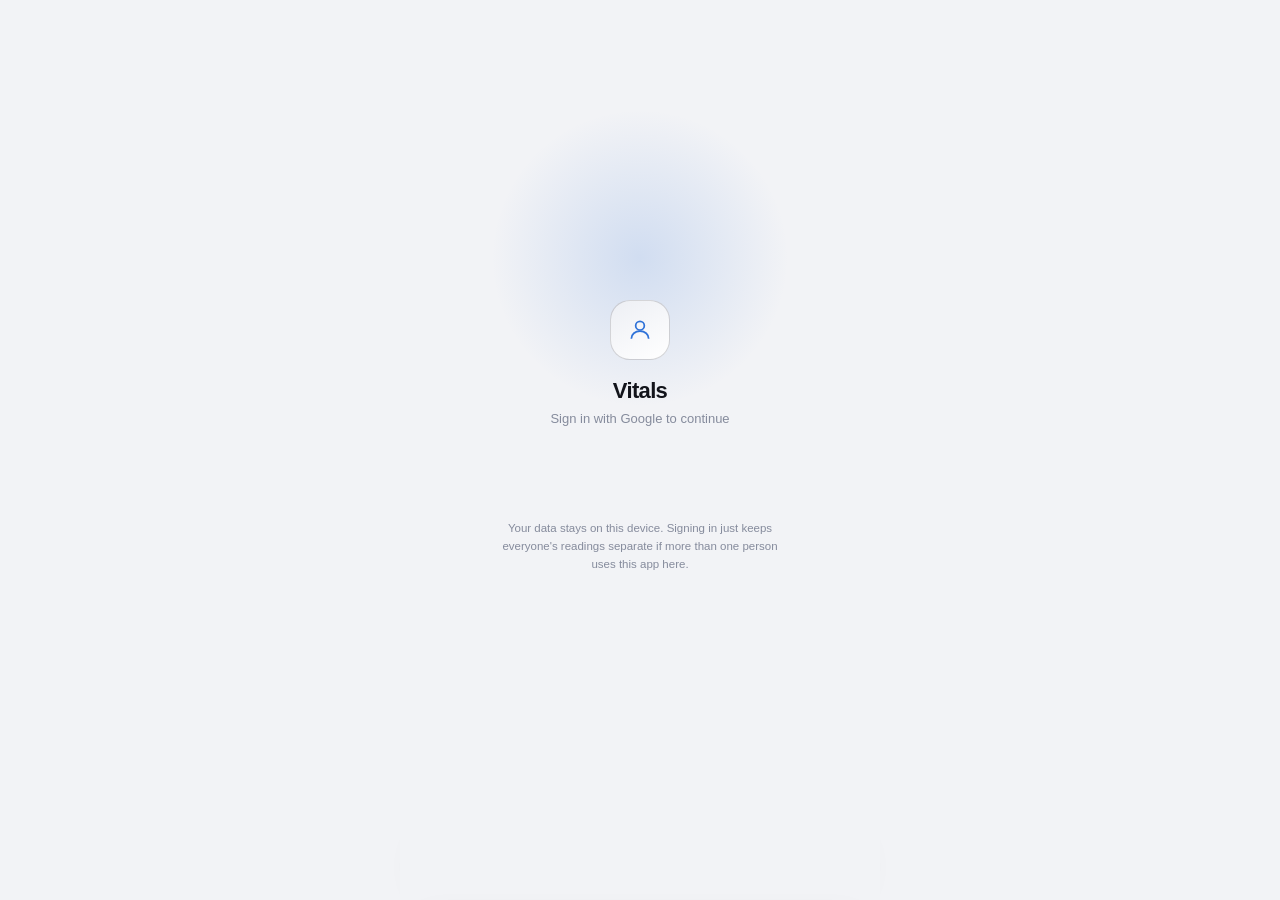
==== commit 6ab1bac9: "Fix audited issues and add date-based medicine history" ====
--- a/index.html
+++ b/index.html
@@ -23,7 +23,7 @@
      CACHE_NAME in service-worker.js) together on every future update,
      even ones that only touch app.js — a stale cached app.js next to a
      fresh index.html is how a brand-new button can render but do nothing. -->
-<link rel="stylesheet" href="styles.css?v=17">
+<link rel="stylesheet" href="styles.css?v=20">
 </head>
 <body>
 
@@ -80,11 +80,8 @@
         <p class="greeting" id="greeting">Hello</p>
       </div>
       <div style="display:flex;gap:8px;">
-        <button class="theme-toggle" id="lock-now-btn" aria-label="Lock now">
-          <svg viewBox="0 0 24 24" width="16" height="16" fill="none" stroke="currentColor" stroke-width="1.6"><rect x="5" y="10" width="14" height="10" rx="3"/><path d="M8 10V7a4 4 0 0 1 8 0v3"/></svg>
-        </button>
-        <button class="theme-toggle" id="settings-btn" aria-label="Settings">
-          <svg viewBox="0 0 24 24" width="16" height="16" fill="none" stroke="currentColor" stroke-width="1.6"><circle cx="12" cy="12" r="3"/><path d="M19.4 15a1.7 1.7 0 0 0 .34 1.87l.06.06a2 2 0 1 1-2.83 2.83l-.06-.06a1.7 1.7 0 0 0-1.87-.34 1.7 1.7 0 0 0-1 1.55V21a2 2 0 1 1-4 0v-.09A1.7 1.7 0 0 0 9 19.4a1.7 1.7 0 0 0-1.87.34l-.06.06a2 2 0 1 1-2.83-2.83l.06-.06A1.7 1.7 0 0 0 4.6 15a1.7 1.7 0 0 0-1.55-1H3a2 2 0 1 1 0-4h.09A1.7 1.7 0 0 0 4.6 9a1.7 1.7 0 0 0-.34-1.87l-.06-.06a2 2 0 1 1 2.83-2.83l.06.06A1.7 1.7 0 0 0 9 4.6a1.7 1.7 0 0 0 1-1.55V3a2 2 0 1 1 4 0v.09A1.7 1.7 0 0 0 15 4.6a1.7 1.7 0 0 0 1.87-.34l.06-.06a2 2 0 1 1 2.83 2.83l-.06.06A1.7 1.7 0 0 0 19.4 9a1.7 1.7 0 0 0 1.55 1H21a2 2 0 1 1 0 4h-.09a1.7 1.7 0 0 0-1.51 1Z"/></svg>
+        <button class="theme-toggle drive-status-button" id="drive-status-btn" type="button" data-status="disconnected" aria-label="Google Drive: not connected. Open sync options" aria-haspopup="dialog" title="Google Drive: not connected">
+          <svg viewBox="0 0 24 24" width="22" height="22" fill="none" stroke="currentColor" stroke-width="1.8" stroke-linejoin="round" aria-hidden="true"><path d="M9 3h6l8 14-3 5H4l-3-5L9 3Z"/><path d="m9 3 8 14H1M15 3 7 17l-3 5M17 17l3 5"/></svg>
         </button>
         <button class="theme-toggle profile-btn" id="profile-btn" aria-label="Profile">
           <svg id="profile-btn-silhouette" viewBox="0 0 24 24" width="16" height="16" fill="none" stroke="currentColor" stroke-width="1.6"><circle cx="12" cy="8" r="4"/><path d="M4 20c0-4 3.5-7 8-7s8 3 8 7"/></svg>
@@ -137,6 +134,15 @@
       <div class="trend-card glass-card collapsed" id="medicines-list" style="padding:4px 16px;">
         <p class="empty-hint">No medicines yet.</p>
       </div>
+      <div class="section-title">Dose history</div>
+      <div class="trend-card medicine-day-history">
+        <label class="settings-label" for="medicine-history-date">Choose a date</label>
+        <input class="note-input" id="medicine-history-date" type="date">
+        <h3 class="medicine-history-heading"><span class="medicine-status-square taken" aria-hidden="true"></span>Taken <span id="medicine-history-taken-count">0</span></h3>
+        <div id="medicine-history-taken" aria-live="polite"></div>
+        <h3 class="medicine-history-heading"><span class="medicine-status-square skipped" aria-hidden="true"></span>Skipped <span id="medicine-history-skipped-count">0</span></h3>
+        <div id="medicine-history-skipped" aria-live="polite"></div>
+      </div>
       <p class="hint-block" id="notif-hint"></p>
     </section>
 
@@ -170,15 +176,8 @@
         </div>
       </div>
 
-      <button class="collapsible-toggle" id="drive-backup-toggle" aria-expanded="false" aria-controls="drive-backup-panel" type="button">
-        Google Drive backup
-        <svg class="chevron" id="drive-backup-chevron" viewBox="0 0 24 24" width="16" height="16" fill="none" stroke="currentColor" stroke-width="2"><path d="M9 6l6 6-6 6"/></svg>
-      </button>
-      <div class="trend-card collapsed" id="drive-backup-panel" style="padding:4px 16px;">
-        <div class="settings-row">
-          <div class="settings-info"><div class="settings-label" id="drive-status-label">Not connected<span class="sync-spinner" id="drive-sync-spinner" hidden></span></div><div class="settings-sub" id="drive-status-sub">Sign in to back up your log to a Google Sheet</div></div>
-          <button class="mini-btn" id="drive-connect-btn">Connect</button>
-        </div>
+      <div class="section-title">Google Drive backup &amp; export</div>
+      <div class="trend-card" style="padding:4px 16px;">
         <div class="settings-row" id="drive-sheet-row" style="display:none;">
           <div class="settings-info"><div class="settings-label">Open your Sheet</div><div class="settings-sub" id="drive-sheet-sub">—</div></div>
           <a class="mini-btn" id="drive-sheet-link" href="#" target="_blank" rel="noopener">Open</a>
@@ -225,7 +224,7 @@
       </button>
       <div class="trend-card collapsed" id="tab-colors-list" style="padding:8px 16px;"></div>
 
-      <p class="hint-block">Vitals stores your entries on this device first. Nothing leaves your phone unless you connect Google Drive above.</p>
+      <p class="hint-block">Vitals stores your entries on this device first. Nothing leaves your phone unless you connect Google Drive using the sync icon in the top bar.</p>
     </section>
   </main>
 
@@ -433,8 +432,20 @@
   <button class="ios-install-dismiss" id="ios-install-dismiss" type="button" aria-label="Dismiss">✕</button>
 </div>
 
+<dialog class="drive-dialog" id="drive-dialog" aria-labelledby="drive-dialog-title">
+  <div class="drive-dialog-heading">
+    <h2 id="drive-dialog-title">Google Drive sync</h2>
+    <button class="mini-btn" id="drive-dialog-close" type="button" aria-label="Close Google Drive sync options">Close</button>
+  </div>
+  <p class="settings-sub">Choose Connect to sign in with Google and back up your log. Restore and sheet-linking options are available in Settings.</p>
+        <div class="settings-row">
+          <div class="settings-info"><div class="settings-label" id="drive-status-label"><span id="drive-status-text">Not connected</span><span class="sync-spinner" id="drive-sync-spinner" hidden></span></div><div class="settings-sub" id="drive-status-sub">Sign in to back up your log to a Google Sheet</div></div>
+          <button class="mini-btn" id="drive-connect-btn">Connect</button>
+        </div>
+</dialog>
+
 <script src="https://accounts.google.com/gsi/client" async defer></script>
-<script src="drive.js?v=6"></script>
-<script src="app.js?v=28"></script>
+<script src="drive.js?v=8"></script>
+<script src="app.js?v=32"></script>
 </body>
 </html>
--- a/styles.css
+++ b/styles.css
@@ -626,7 +626,6 @@
 .collapsible-toggle .chevron{transition:transform .2s ease;flex-shrink:0;color:var(--text-dim-2);}
 .collapsible-toggle .chevron.rotated{transform:rotate(90deg);}
 #tab-colors-list.collapsed{display:none;}
-#drive-backup-panel.collapsed{display:none;}
 #custom-metrics-list.collapsed{display:none;}
 .collapsible-toggle-inline{
   display:flex;align-items:center;gap:7px;background:transparent;border:none;padding:0;
@@ -875,9 +874,10 @@
   max-width:480px;margin:0 auto;
   transform:translateX(100%);transition:transform .28s cubic-bezier(.2,.9,.3,1);
   overflow-y:auto;
+  visibility:hidden;
   padding:calc(14px + env(safe-area-inset-top)) 20px calc(30px + env(safe-area-inset-bottom));
 }
-.detail.show{transform:translateX(0);}
+.detail.show{transform:translateX(0);visibility:visible;}
 .detail-header{display:flex;align-items:center;gap:13px;}
 .detail-back{
   width:36px;height:36px;border-radius:13px;flex-shrink:0;cursor:pointer;
@@ -979,3 +979,23 @@
 
 ::selection{background:color-mix(in srgb,var(--blue) 40%,transparent);color:var(--text);}
 a{color:var(--blue);}
+
+/* Drive connection status is available on every tab. */
+.drive-status-button[data-status="connected"]{color:#15803d;background:rgba(22,163,74,.12);}
+.drive-status-button[data-status="connecting"]{color:#c2410c;background:rgba(249,115,22,.12);}
+.drive-status-button[data-status="disconnected"]{color:#dc2626;background:rgba(239,68,68,.12);}
+.drive-dialog{box-sizing:border-box;width:min(440px,calc(100% - 32px));max-height:80dvh;overflow-y:auto;padding:20px;border:1px solid var(--border);border-radius:20px;background:var(--bg);color:var(--text);}
+.drive-dialog::backdrop{background:rgba(0,0,0,.45);}
+.drive-dialog-heading{display:flex;align-items:center;justify-content:space-between;gap:12px;margin-bottom:12px;}
+.drive-dialog-heading h2{margin:0;font-size:18px;}
+.drive-dialog .settings-row{gap:12px;}
+
+.medicine-day-history{padding:16px;}
+.medicine-day-history input{margin-top:8px;}
+.medicine-history-heading{display:flex;align-items:center;gap:8px;font-size:14px;margin:20px 0 4px;}
+.medicine-history-heading span:last-child{color:var(--text-dim-2);font-weight:400;}
+.medicine-history-row{display:flex;align-items:center;gap:10px;padding:12px 0;border-bottom:1px solid var(--hairline-2);}
+.medicine-history-row:last-child{border-bottom:0;}
+.medicine-status-square{display:inline-block;width:13px;height:13px;border-radius:2px;flex-shrink:0;}
+.medicine-status-square.taken{background:#16a34a;}
+.medicine-status-square.skipped{background:#dc2626;}
